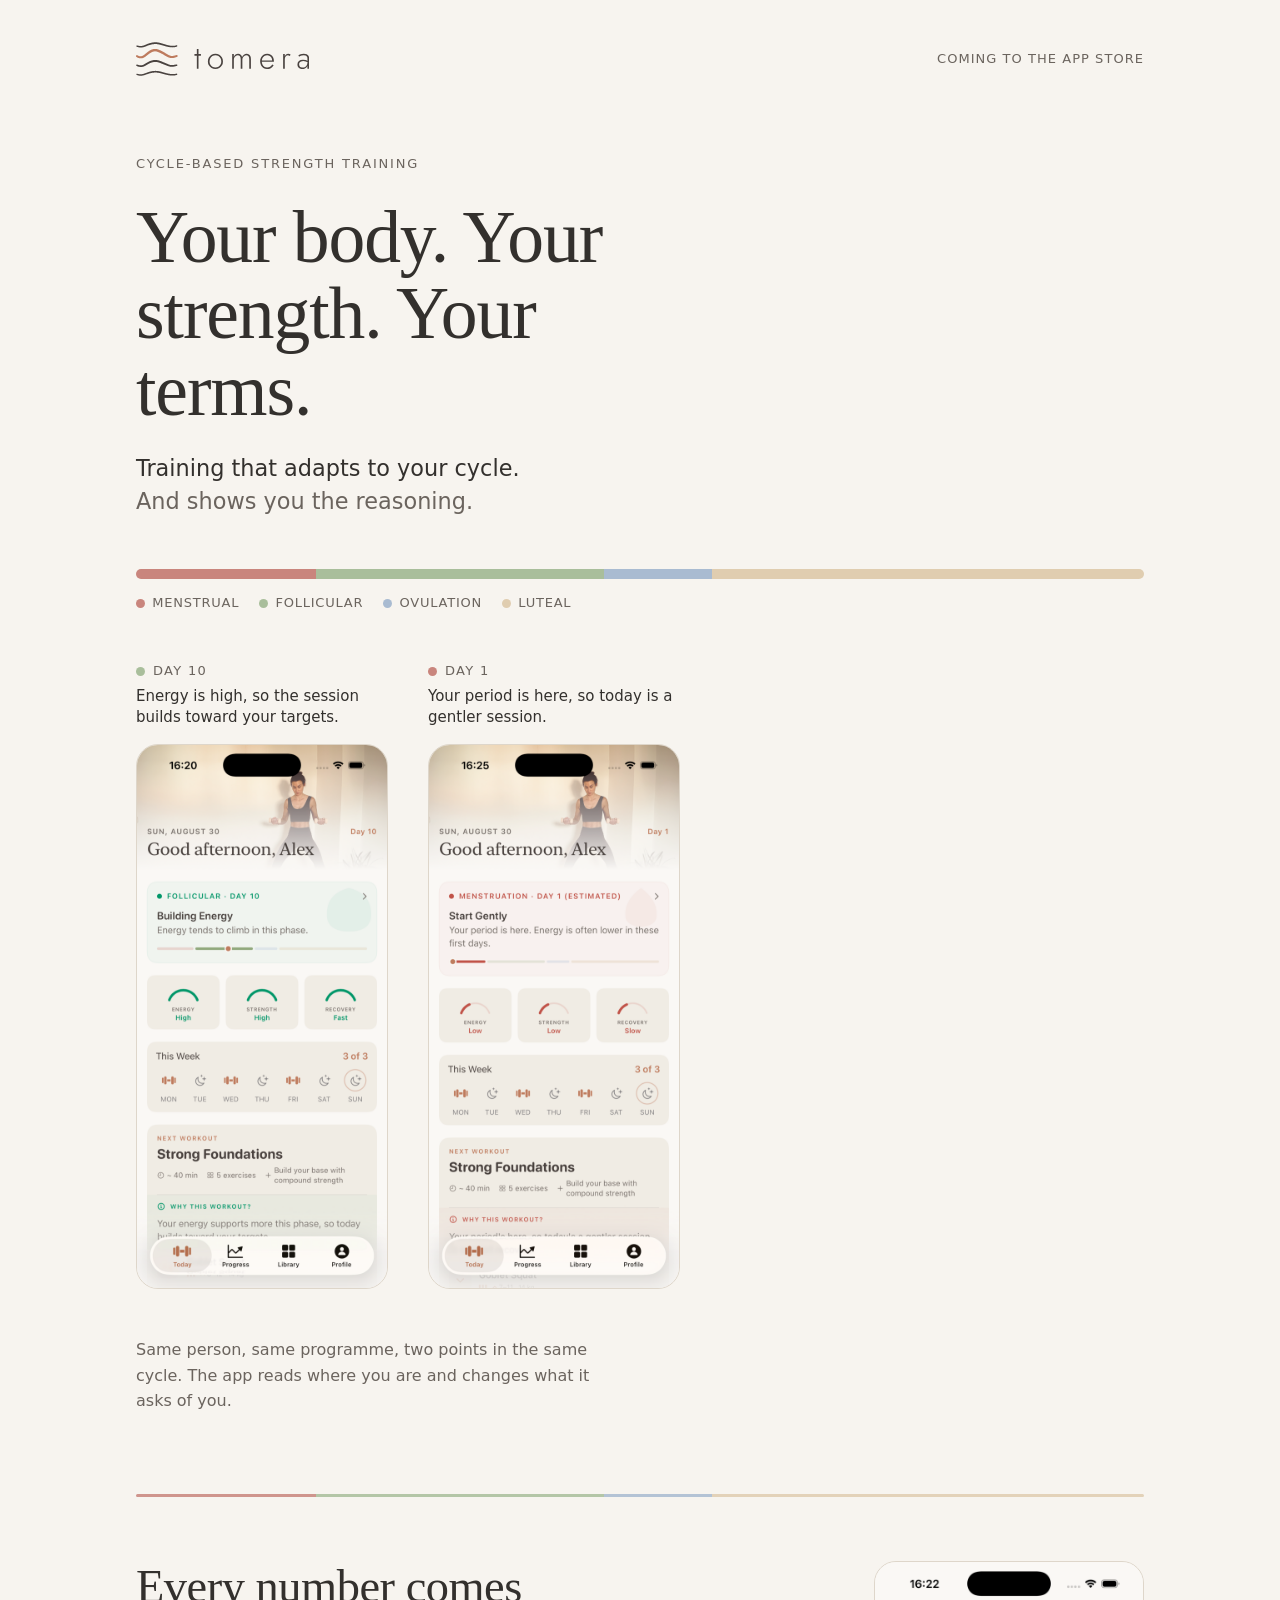
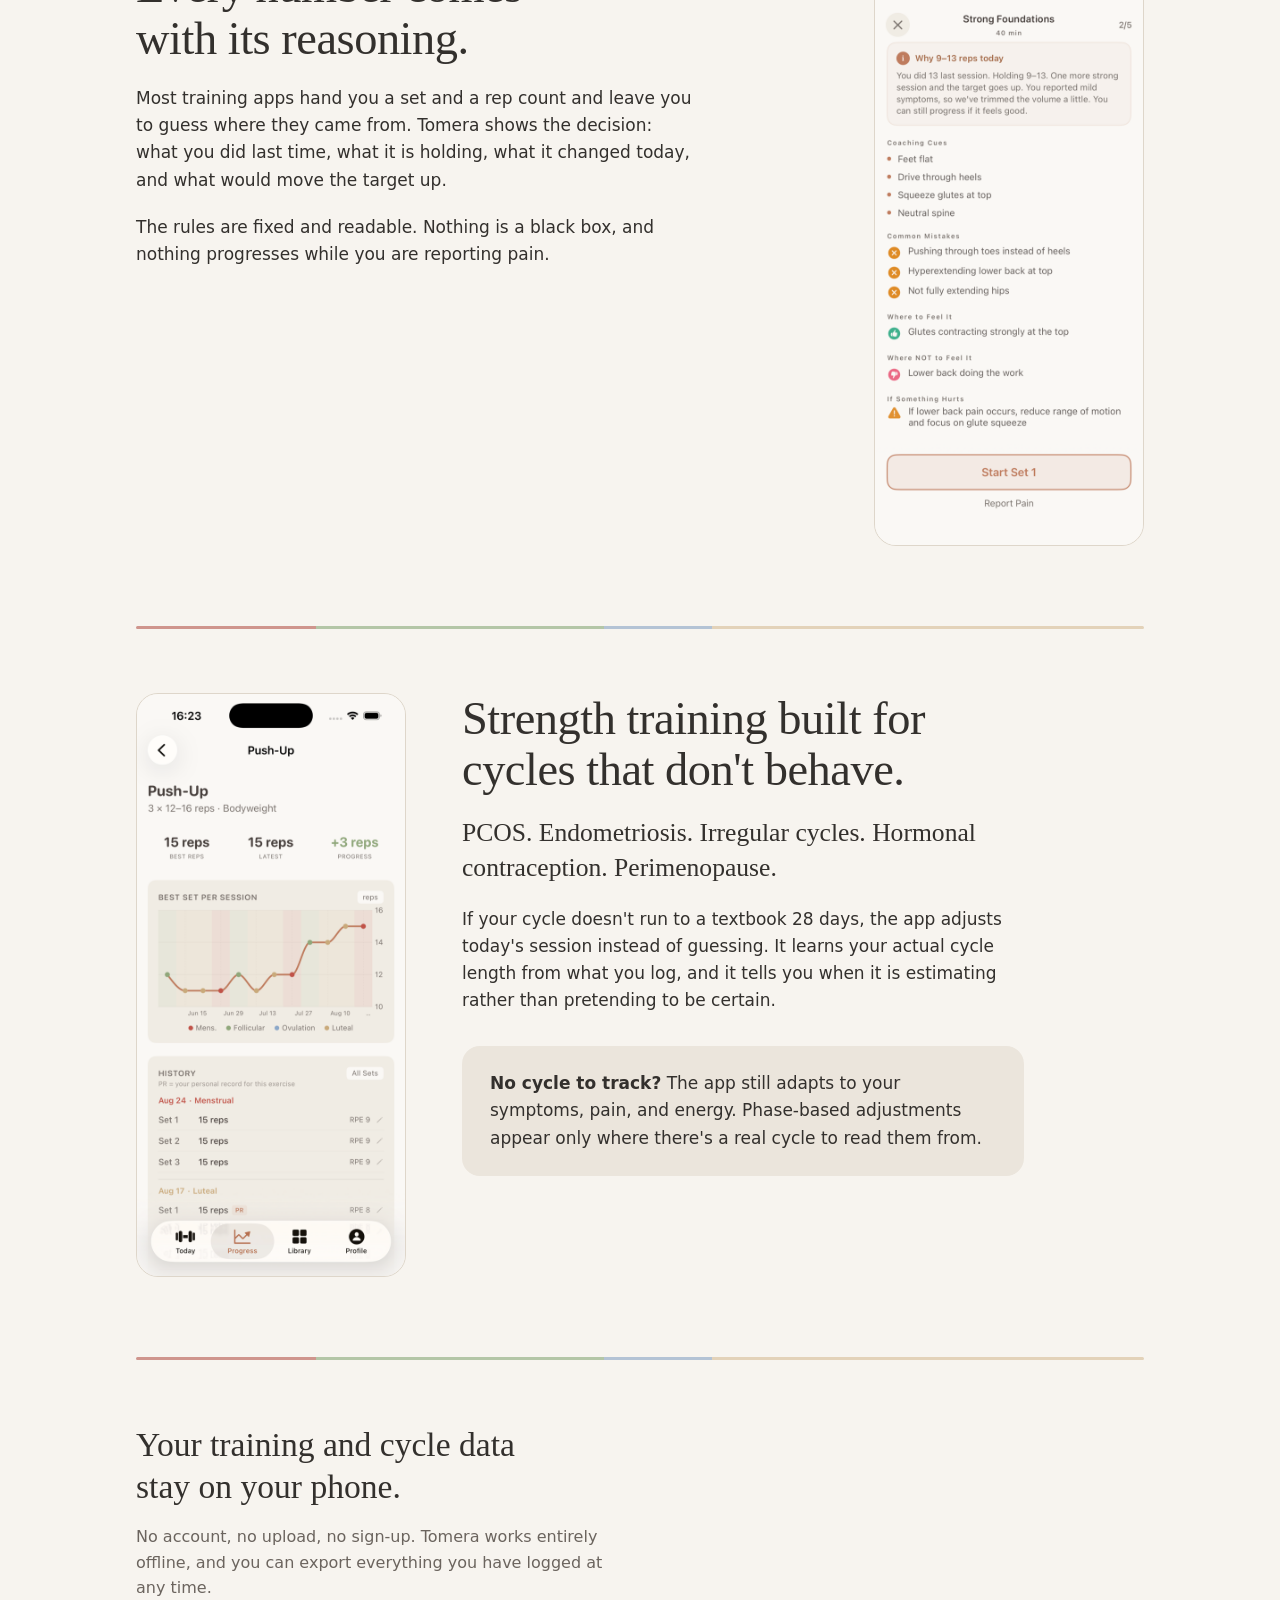
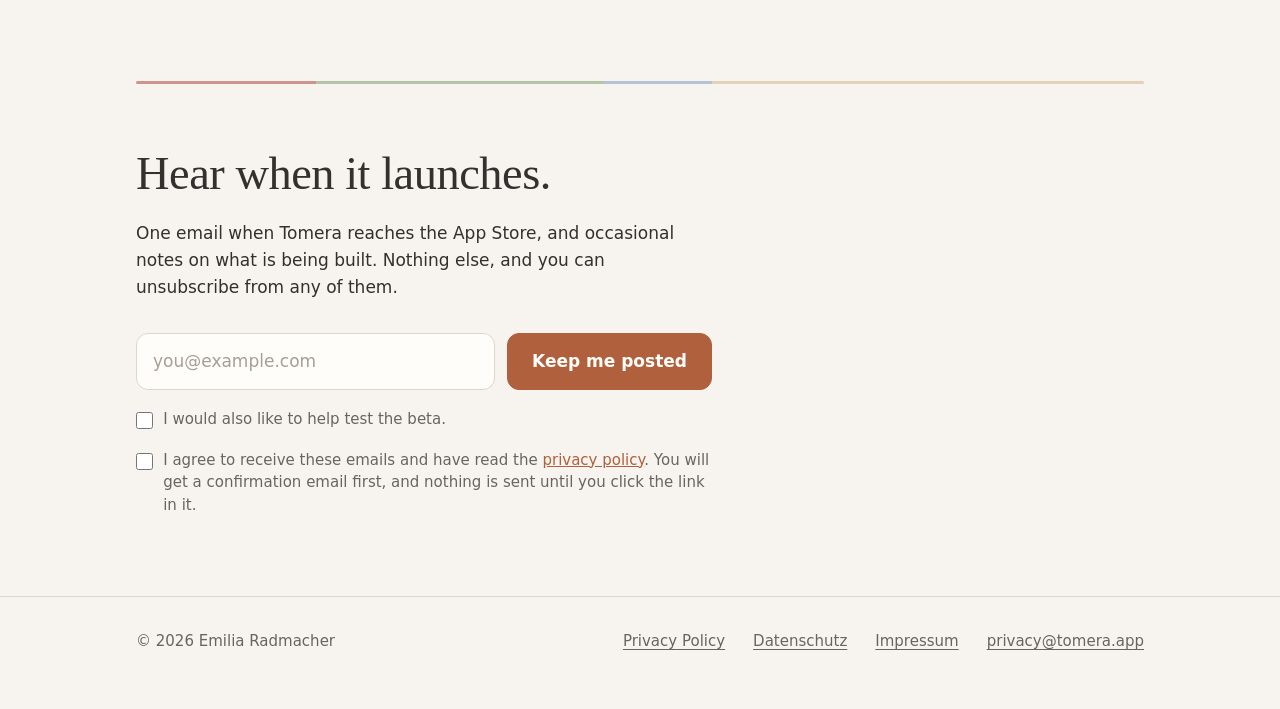
==== index.html @ 90487e1a "adjust screenshot size" ====
<!DOCTYPE html>
<html lang="en">
<head>
<meta charset="utf-8">
<meta name="viewport" content="width=device-width, initial-scale=1">
<title>Tomera · Cycle-based strength training</title>
<meta name="description" content="Strength training that adapts to your cycle and shows you the reasoning behind every set. Built for PCOS, endometriosis, irregular cycles, hormonal contraception and perimenopause. Your data stays on your phone.">
<link rel="canonical" href="https://tomera.app/">
<meta property="og:type" content="website">
<meta property="og:title" content="Tomera · Cycle-based strength training">
<meta property="og:description" content="Training that adapts to your cycle. And shows you the reasoning.">
<meta property="og:url" content="https://tomera.app/">

<style>
:root{
  --paper:#F7F4EF;
  --card:#EBE5DC;
  --ink:#33302D;
  --ink-soft:#6B645E;
  --clay:#B0603C;
  --line:#DED6CA;

  --menstrual:#C9857D;
  --follicular:#A9BE9B;
  --ovulation:#A9BBD1;
  --luteal:#E0CDB0;

  --measure:66rem;
}

*{box-sizing:border-box}

html{-webkit-text-size-adjust:100%}

body{
  margin:0;
  background:var(--paper);
  color:var(--ink);
  font-family:system-ui,-apple-system,"Segoe UI",Roboto,sans-serif;
  font-size:17px;
  line-height:1.6;
  -webkit-font-smoothing:antialiased;
}

.wrap{
  width:100%;
  max-width:var(--measure);
  margin:0 auto;
  padding:0 1.5rem;
}

a{color:var(--clay)}
a:focus-visible,
button:focus-visible{
  outline:2px solid var(--clay);
  outline-offset:3px;
  border-radius:2px;
}

/* ---------- masthead ---------- */

.masthead{
  padding:2.25rem 0 1rem;
}
.masthead .wrap{
  display:flex;
  align-items:center;
  justify-content:space-between;
  gap:1rem;
  flex-wrap:wrap;
}
.mark{display:block;height:46px;width:auto}
.status{
  font-size:.8125rem;
  letter-spacing:.08em;
  text-transform:uppercase;
  color:var(--ink-soft);
  margin:0;
}

/* ---------- hero ---------- */

.hero{padding:3.5rem 0 0}

.eyebrow{
  font-size:.8125rem;
  letter-spacing:.14em;
  text-transform:uppercase;
  color:var(--ink-soft);
  margin:0 0 1.5rem;
}

.hero h1{
  font-family:ui-serif,"New York",Georgia,serif;
  font-weight:400;
  font-size:clamp(2.6rem,7vw,4.6rem);
  line-height:1.04;
  letter-spacing:-.015em;
  margin:0 0 1.5rem;
  max-width:14ch;
}

.lede{
  font-size:clamp(1.15rem,2.2vw,1.4rem);
  line-height:1.45;
  max-width:32ch;
  margin:0 0 3.25rem;
  color:var(--ink);
}
.lede .second{display:block;color:var(--ink-soft)}

/* ---------- phase band (signature) ---------- */

.band{
  display:flex;
  height:10px;
  border-radius:999px;
  overflow:hidden;
  margin:0 0 .875rem;
}
.band span{display:block}
.band .m{flex:5;background:var(--menstrual)}
.band .f{flex:8;background:var(--follicular)}
.band .o{flex:3;background:var(--ovulation)}
.band .l{flex:12;background:var(--luteal)}

.band-key{
  display:flex;
  flex-wrap:wrap;
  gap:.4rem 1.25rem;
  margin:0 0 3rem;
  padding:0;
  list-style:none;
  font-size:.8125rem;
  letter-spacing:.06em;
  text-transform:uppercase;
  color:var(--ink-soft);
}
.band-key li{display:flex;align-items:center;gap:.45rem}
.dot{width:9px;height:9px;border-radius:999px;display:inline-block}
.dot.m{background:var(--menstrual)}
.dot.f{background:var(--follicular)}
.dot.o{background:var(--ovulation)}
.dot.l{background:var(--luteal)}

/* ---------- paired screens ---------- */

.pair{
  display:grid;
  grid-template-columns:repeat(2,minmax(0,1fr));
  gap:2.5rem;
  align-items:start;
  max-width:34rem;
  padding-bottom:1rem;
}

.screen figcaption{
  margin:0 0 1rem;
  font-size:.9375rem;
  line-height:1.4;
}
.screen .day{
  display:flex;
  align-items:center;
  gap:.5rem;
  font-size:.8125rem;
  letter-spacing:.1em;
  text-transform:uppercase;
  color:var(--ink-soft);
  margin:0 0 .35rem;
}
.screen .say{color:var(--ink)}

.shot{
  display:block;
  width:100%;
  height:auto;
  border-radius:22px;
  border:1px solid var(--line);
}

.pair-note{
  margin:2rem 0 0;
  max-width:46ch;
  color:var(--ink-soft);
  font-size:1rem;
}

/* ---------- rules and sections ---------- */

.rule{
  display:flex;
  height:3px;
  border-radius:999px;
  overflow:hidden;
  margin:5rem 0 0;
  opacity:.85;
}
.rule span{display:block}
.rule .m{flex:5;background:var(--menstrual)}
.rule .f{flex:8;background:var(--follicular)}
.rule .o{flex:3;background:var(--ovulation)}
.rule .l{flex:12;background:var(--luteal)}

.section{padding:4rem 0 0}

.section h2{
  font-family:ui-serif,"New York",Georgia,serif;
  font-weight:400;
  font-size:clamp(1.9rem,4vw,2.9rem);
  line-height:1.12;
  letter-spacing:-.01em;
  margin:0 0 1.25rem;
  max-width:20ch;
}

.section p{
  max-width:52ch;
  margin:0 0 1.25rem;
}

.split{
  display:grid;
  grid-template-columns:minmax(0,1fr) minmax(0,270px);
  gap:3.5rem;
  align-items:start;
}
.split.flip{grid-template-columns:minmax(0,270px) minmax(0,1fr)}
.split.flip .split-text{order:2}
.split.flip .split-media{order:1}

.conditions{
  font-family:ui-serif,"New York",Georgia,serif;
  font-size:clamp(1.25rem,2.6vw,1.6rem);
  line-height:1.35;
  margin:0 0 1.5rem;
  max-width:22ch;
}

.floor{
  background:var(--card);
  border-radius:18px;
  padding:1.5rem 1.75rem;
  margin:2rem 0 0;
  max-width:52ch;
}
.floor p{margin:0;max-width:none}
.floor strong{font-weight:600}

/* ---------- privacy ---------- */

.privacy{
  padding:4rem 0 0;
}
.privacy p{
  font-family:ui-serif,"New York",Georgia,serif;
  font-size:clamp(1.5rem,3.4vw,2.1rem);
  line-height:1.25;
  max-width:24ch;
  margin:0 0 1rem;
}
.privacy .sub{
  font-family:system-ui,-apple-system,"Segoe UI",Roboto,sans-serif;
  font-size:1rem;
  line-height:1.6;
  color:var(--ink-soft);
  max-width:46ch;
}

/* ---------- signup ---------- */

.visually-hidden{
  position:absolute;
  width:1px;height:1px;
  padding:0;margin:-1px;
  overflow:hidden;
  clip:rect(0 0 0 0);
  white-space:nowrap;
  border:0;
}

.signup-form{max-width:36rem;margin:2rem 0 0}

.field-row{
  display:flex;
  gap:.75rem;
  flex-wrap:wrap;
}

.field-row input[type=email]{
  flex:1 1 16rem;
  min-width:0;
  font:inherit;
  color:var(--ink);
  background:#FFFDFA;
  border:1px solid var(--line);
  border-radius:12px;
  padding:.85rem 1rem;
}
.field-row input[type=email]::placeholder{color:#A79E95}
.field-row input[type=email]:focus-visible{
  outline:2px solid var(--clay);
  outline-offset:1px;
  border-color:var(--clay);
}

.field-row button{
  font:inherit;
  font-weight:600;
  color:#FFFDFA;
  background:var(--clay);
  border:1px solid var(--clay);
  border-radius:12px;
  padding:.85rem 1.5rem;
  cursor:pointer;
}
.field-row button:hover{background:#9C5334;border-color:#9C5334}

.check{
  display:flex;
  align-items:flex-start;
  gap:.65rem;
  margin:1.15rem 0 0;
  font-size:.9375rem;
  line-height:1.5;
  color:var(--ink-soft);
  cursor:pointer;
}
.check input{
  margin:.25rem 0 0;
  width:1.05rem;
  height:1.05rem;
  accent-color:var(--clay);
  flex:none;
}
.check a{color:var(--clay)}

.trap{
  position:absolute;
  left:-9999px;
  width:1px;
  height:1px;
  overflow:hidden;
}

/* ---------- footer ---------- */

.foot{
  margin-top:5rem;
  border-top:1px solid var(--line);
  padding:2rem 0 3.5rem;
  font-size:.9375rem;
  color:var(--ink-soft);
}
.foot .wrap{
  display:flex;
  flex-wrap:wrap;
  gap:.75rem 1.75rem;
  align-items:baseline;
  justify-content:space-between;
}
.foot nav{display:flex;flex-wrap:wrap;gap:.75rem 1.75rem}
.foot a{color:var(--ink-soft);text-decoration:underline;text-underline-offset:3px}
.foot a:hover{color:var(--clay)}
.foot .copy{margin:0}

/* ---------- responsive ---------- */

@media (max-width:760px){
  .pair{gap:1.5rem}
  .split,
  .split.flip{grid-template-columns:minmax(0,1fr);gap:2rem}
  .split.flip .split-text{order:1}
  .split.flip .split-media{order:2}
  .split-media{max-width:270px}
  .hero{padding-top:2.5rem}
  .rule{margin-top:3.5rem}
  .section{padding-top:3rem}
}

@media (max-width:460px){
  .pair{grid-template-columns:minmax(0,1fr)}
  .screen + .screen{margin-top:1rem}
}

@media (prefers-reduced-motion:reduce){
  *{animation:none !important;transition:none !important}
}
</style>
</head>

<body>

<header class="masthead">
  <div class="wrap">
    <img class="mark" src="tomera_lockup_horizontal_light.svg" alt="Tomera">
    <p class="status">Coming to the App Store</p>
  </div>
</header>

<main>

  <section class="hero">
    <div class="wrap">
      <p class="eyebrow">Cycle-based strength training</p>
      <h1>Your body. Your strength. Your terms.</h1>
      <p class="lede">
        Training that adapts to your cycle.
        <span class="second">And shows you the reasoning.</span>
      </p>

      <div class="band" role="img" aria-label="A cycle shown as four phases: menstrual, follicular, ovulation, luteal.">
        <span class="m"></span><span class="f"></span><span class="o"></span><span class="l"></span>
      </div>
      <ul class="band-key">
        <li><span class="dot m"></span>Menstrual</li>
        <li><span class="dot f"></span>Follicular</li>
        <li><span class="dot o"></span>Ovulation</li>
        <li><span class="dot l"></span>Luteal</li>
      </ul>

      <div class="pair">
        <figure class="screen" style="margin:0">
          <figcaption>
            <span class="day"><span class="dot f"></span>Day 10</span>
            <span class="say">Energy is high, so the session builds toward your targets.</span>
          </figcaption>
          <img class="shot" src="today-follicular.png" alt="The Tomera home screen on day 10, showing the follicular phase, high energy, and a full session planned.">
        </figure>

        <figure class="screen" style="margin:0">
          <figcaption>
            <span class="day"><span class="dot m"></span>Day 1</span>
            <span class="say">Your period is here, so today is a gentler session.</span>
          </figcaption>
          <img class="shot" src="today-menstrual.png" alt="The Tomera home screen on day 1, showing menstruation, lower energy, and a gentler session planned.">
        </figure>
      </div>

      <p class="pair-note">
        Same person, same programme, two points in the same cycle. The app reads
        where you are and changes what it asks of you.
      </p>
    </div>
  </section>

  <div class="wrap">
    <div class="rule"><span class="m"></span><span class="f"></span><span class="o"></span><span class="l"></span></div>
  </div>

  <section class="section">
    <div class="wrap">
      <div class="split">
        <div class="split-text">
          <h2>Every number comes with its reasoning.</h2>
          <p>
            Most training apps hand you a set and a rep count and leave you to
            guess where they came from. Tomera shows the decision: what you did
            last time, what it is holding, what it changed today, and what would
            move the target up.
          </p>
          <p>
            The rules are fixed and readable. Nothing is a black box, and nothing
            progresses while you are reporting pain.
          </p>
        </div>
        <div class="split-media">
          <img class="shot" src="reasoning.png" alt="An exercise screen explaining why today's target is 9 to 13 reps, with coaching cues, common mistakes, and what to do if something hurts.">
        </div>
      </div>
    </div>
  </section>

  <div class="wrap">
    <div class="rule"><span class="m"></span><span class="f"></span><span class="o"></span><span class="l"></span></div>
  </div>

  <section class="section">
    <div class="wrap">
      <div class="split flip">
        <div class="split-text">
          <h2>Strength training built for cycles that don't behave.</h2>
          <p class="conditions">
            PCOS. Endometriosis. Irregular cycles. Hormonal contraception.
            Perimenopause.
          </p>
          <p>
            If your cycle doesn't run to a textbook 28 days, the app adjusts
            today's session instead of guessing. It learns your actual cycle
            length from what you log, and it tells you when it is estimating
            rather than pretending to be certain.
          </p>

          <div class="floor">
            <p>
              <strong>No cycle to track?</strong> The app still adapts to your
              symptoms, pain, and energy. Phase-based adjustments appear only
              where there's a real cycle to read them from.
            </p>
          </div>
        </div>
        <div class="split-media">
          <img class="shot" src="progression.png" alt="A per-exercise progress chart showing reps climbing over three months, with each session coloured by the cycle phase it fell in.">
        </div>
      </div>
    </div>
  </section>

  <div class="wrap">
    <div class="rule"><span class="m"></span><span class="f"></span><span class="o"></span><span class="l"></span></div>
  </div>

  <section class="privacy">
    <div class="wrap">
      <p>Your training and cycle data stay on your phone.</p>
      <p class="sub">
        No account, no upload, no sign-up. Tomera works entirely offline, and you
        can export everything you have logged at any time.
      </p>
    </div>
  </section>

  <div class="wrap">
    <div class="rule"><span class="m"></span><span class="f"></span><span class="o"></span><span class="l"></span></div>
  </div>

  <section class="section signup">
    <div class="wrap">
      <h2>Hear when it launches.</h2>
      <p>
        One email when Tomera reaches the App Store, and occasional notes on what
        is being built. Nothing else, and you can unsubscribe from any of them.
      </p>

      <form class="signup-form" method="POST" action="https://997e5c6c.sibforms.com/serve/[base64]">
        <div class="field-row">
          <label class="visually-hidden" for="EMAIL">Email address</label>
          <input
            id="EMAIL"
            type="email"
            name="EMAIL"
            required
            autocomplete="email"
            placeholder="you@example.com">
          <button type="submit">Keep me posted</button>
        </div>

        <label class="check">
          <input type="checkbox" id="BETA" name="BETA" value="1">
          <span>I would also like to help test the beta.</span>
        </label>

        <label class="check">
          <input type="checkbox" required>
          <span>
            I agree to receive these emails and have read the
            <a href="/privacy.html">privacy policy</a>. You will get a confirmation
            email first, and nothing is sent until you click the link in it.
          </span>
        </label>

        <!-- Anti-spam honeypot. Hidden from people, filled in by bots. Do not remove. -->
        <div class="trap" aria-hidden="true">
          <input type="text" name="email_address_check" value="" tabindex="-1" autocomplete="off">
        </div>

        <input type="hidden" name="locale" value="en">
        <input type="hidden" name="html_type" value="simple">
      </form>
    </div>
  </section>

</main>

<footer class="foot">
  <div class="wrap">
    <p class="copy">&copy; 2026 Emilia Radmacher</p>
    <nav>
      <a href="/privacy.html">Privacy Policy</a>
      <a href="/datenschutz.html">Datenschutz</a>
      <a href="/impressum.html">Impressum</a>
      <a href="mailto:privacy@tomera.app">privacy@tomera.app</a>
    </nav>
  </div>
</footer>

</body>
</html>
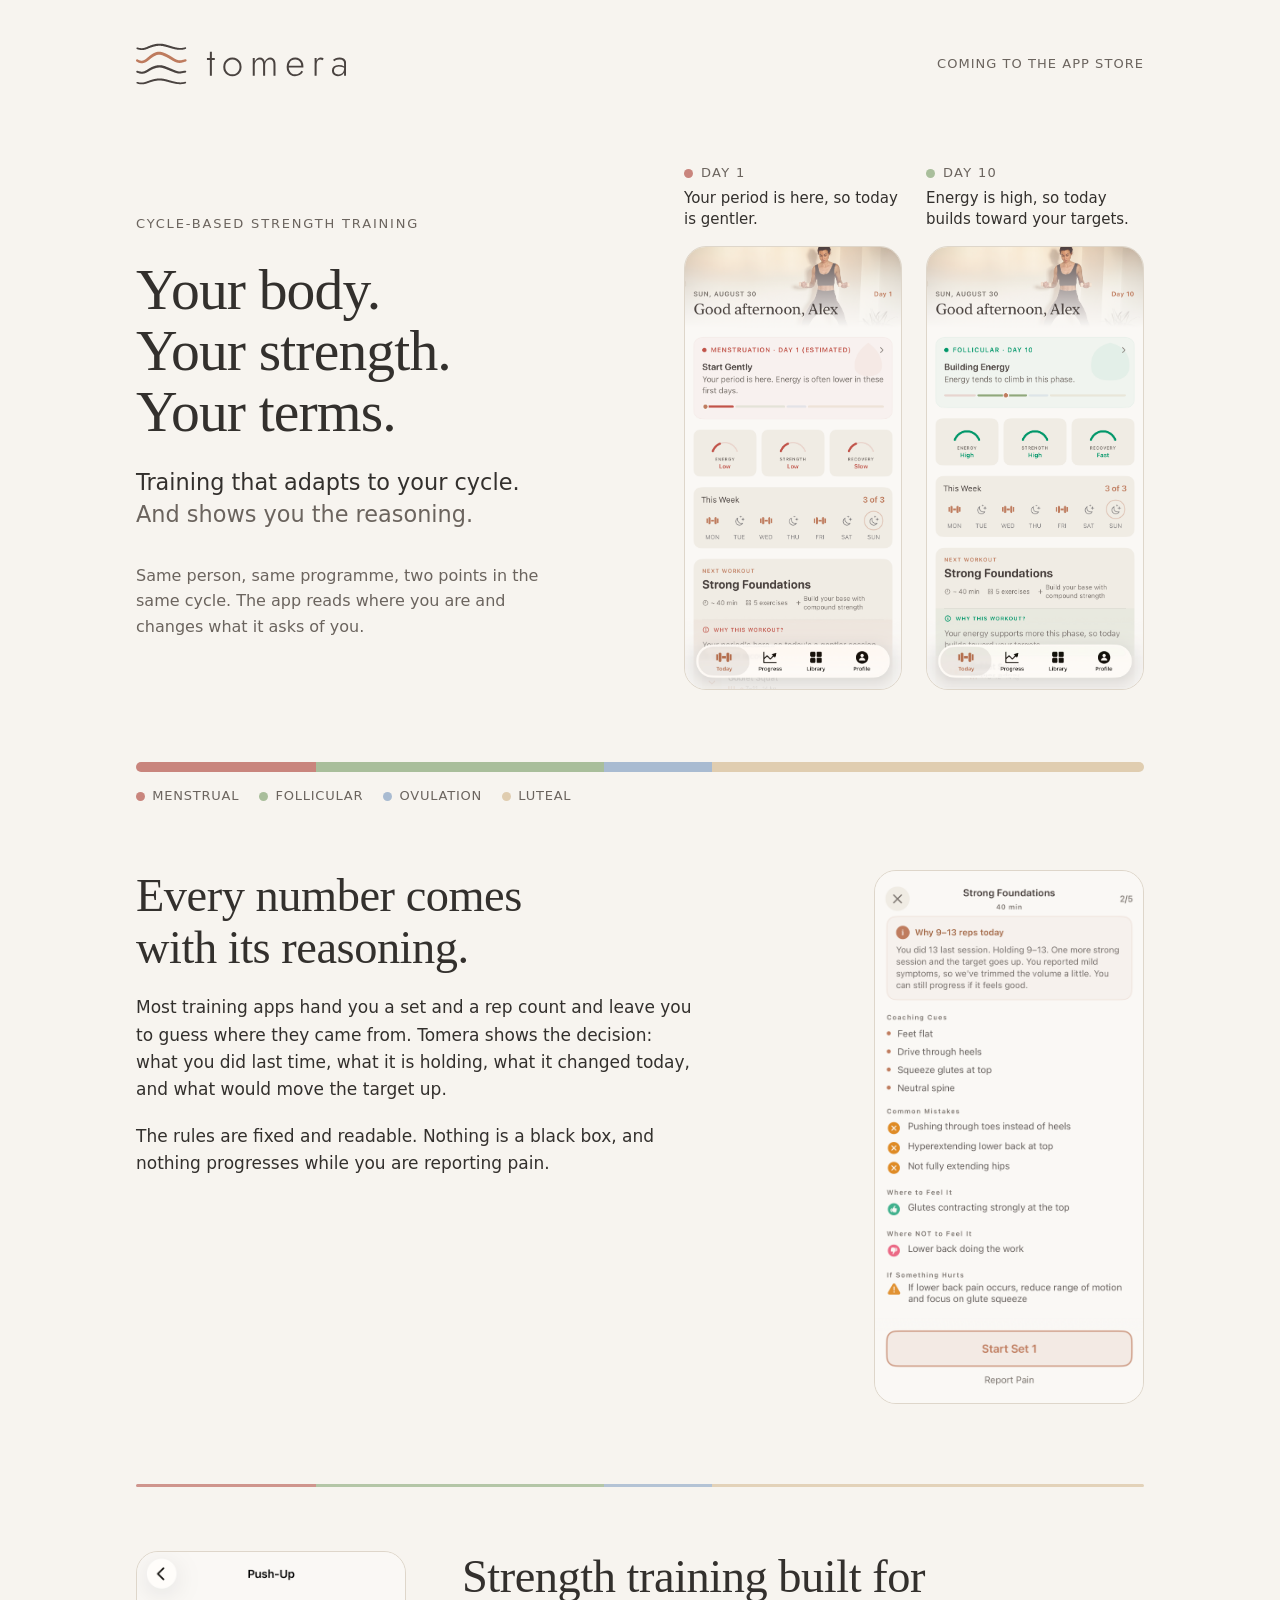
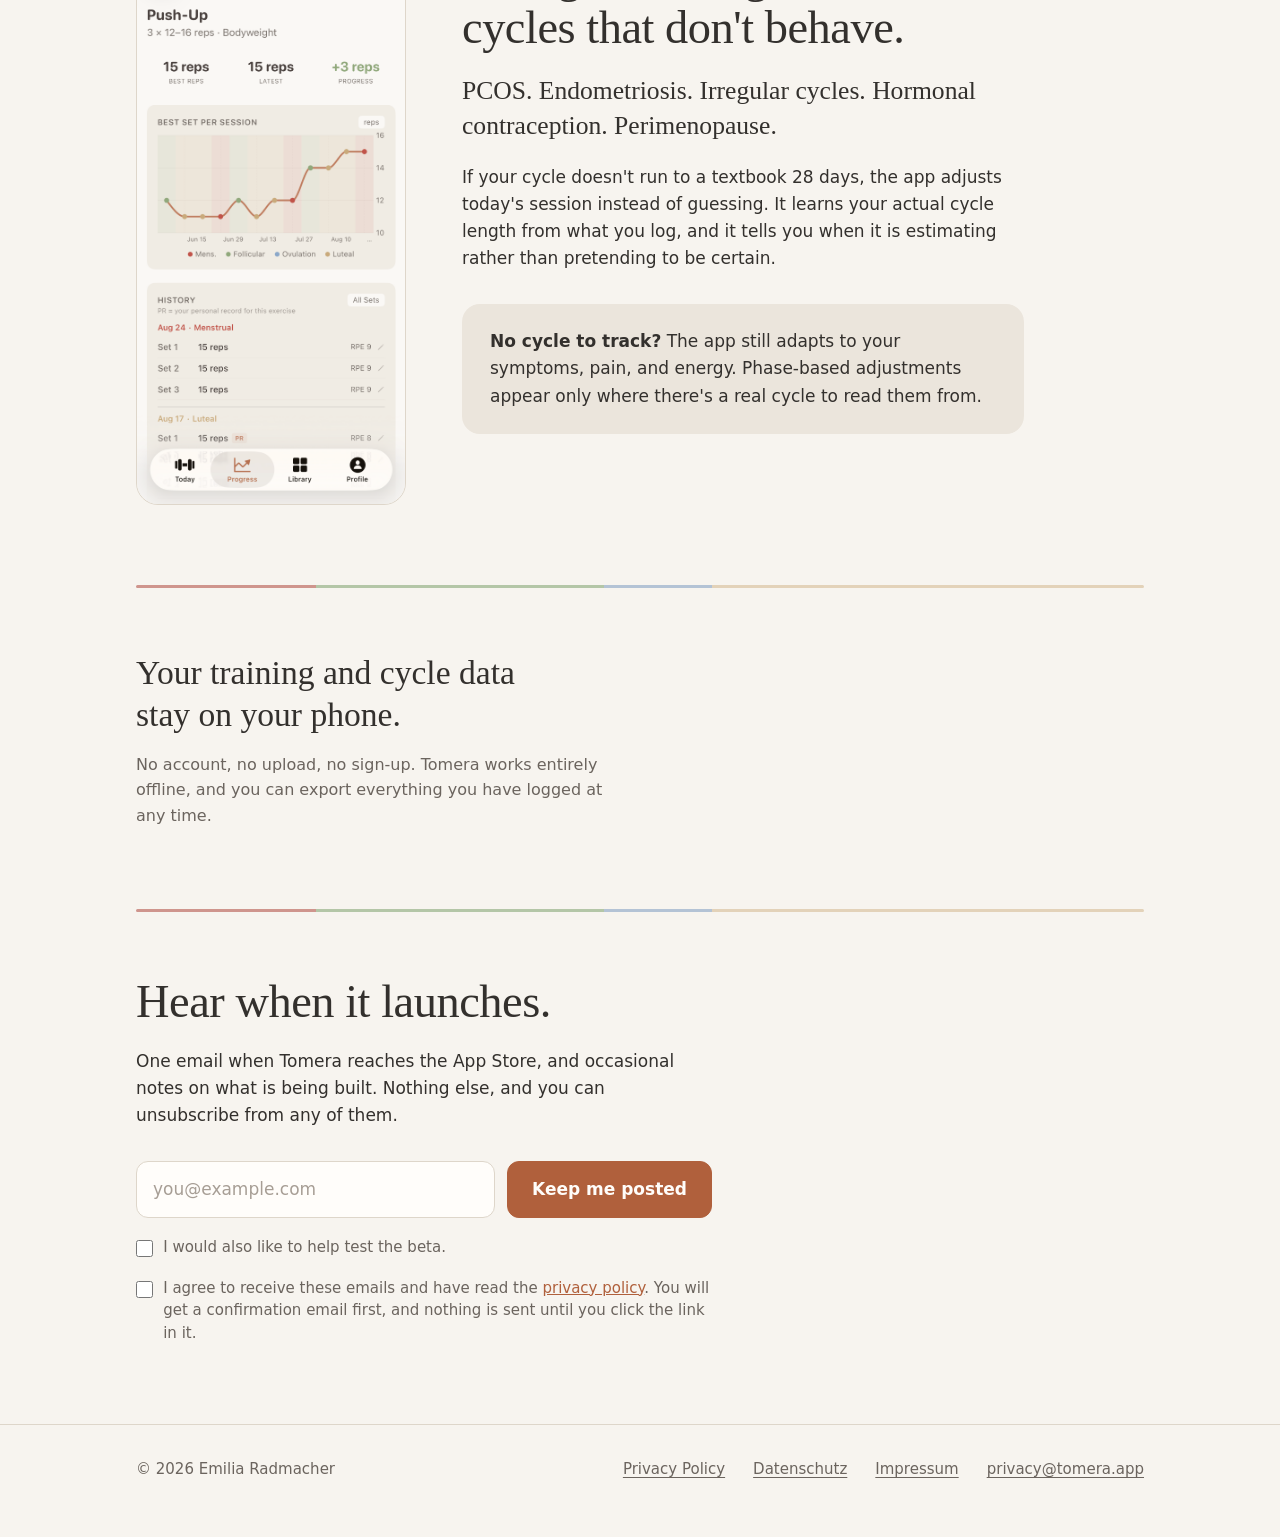
==== commit 13a3649b: "Update privacy policy EN/DE and imprint style; rearrange screenshot placement on main page" ====
--- a/index.html
+++ b/index.html
@@ -69,7 +69,7 @@
   gap:1rem;
   flex-wrap:wrap;
 }
-.mark{display:block;height:46px;width:auto}
+.mark{display:block;height:56px;width:auto}
 .status{
   font-size:.8125rem;
   letter-spacing:.08em;
@@ -90,21 +90,28 @@
   margin:0 0 1.5rem;
 }
 
+.hero-grid{
+  display:grid;
+  grid-template-columns:minmax(0,1fr) minmax(0,460px);
+  gap:4rem;
+  align-items:center;
+}
+
 .hero h1{
   font-family:ui-serif,"New York",Georgia,serif;
   font-weight:400;
-  font-size:clamp(2.6rem,7vw,4.6rem);
-  line-height:1.04;
+  font-size:clamp(2.3rem,5vw,3.6rem);
+  line-height:1.06;
   letter-spacing:-.015em;
   margin:0 0 1.5rem;
-  max-width:14ch;
+  max-width:12ch;
 }
 
 .lede{
   font-size:clamp(1.15rem,2.2vw,1.4rem);
   line-height:1.45;
   max-width:32ch;
-  margin:0 0 3.25rem;
+  margin:0 0 2rem;
   color:var(--ink);
 }
 .lede .second{display:block;color:var(--ink-soft)}
@@ -116,7 +123,7 @@
   height:10px;
   border-radius:999px;
   overflow:hidden;
-  margin:0 0 .875rem;
+  margin:4.5rem 0 .875rem;
 }
 .band span{display:block}
 .band .m{flex:5;background:var(--menstrual)}
@@ -128,7 +135,7 @@
   display:flex;
   flex-wrap:wrap;
   gap:.4rem 1.25rem;
-  margin:0 0 3rem;
+  margin:0;
   padding:0;
   list-style:none;
   font-size:.8125rem;
@@ -148,10 +155,8 @@
 .pair{
   display:grid;
   grid-template-columns:repeat(2,minmax(0,1fr));
-  gap:2.5rem;
+  gap:1.5rem;
   align-items:start;
-  max-width:34rem;
-  padding-bottom:1rem;
 }
 
 .screen figcaption{
@@ -180,8 +185,8 @@
 }
 
 .pair-note{
-  margin:2rem 0 0;
-  max-width:46ch;
+  margin:0;
+  max-width:40ch;
   color:var(--ink-soft);
   font-size:1rem;
 }
@@ -374,13 +379,14 @@
   .split.flip .split-media{order:2}
   .split-media{max-width:270px}
   .hero{padding-top:2.5rem}
+  .hero-grid{grid-template-columns:minmax(0,1fr);gap:2.5rem}
+  .band{margin-top:3rem}
   .rule{margin-top:3.5rem}
   .section{padding-top:3rem}
 }
 
-@media (max-width:460px){
-  .pair{grid-template-columns:minmax(0,1fr)}
-  .screen + .screen{margin-top:1rem}
+@media (max-width:420px){
+  .pair{grid-template-columns:minmax(0,1fr);gap:2rem;max-width:16rem}
 }
 
 @media (prefers-reduced-motion:reduce){
@@ -402,12 +408,40 @@
 
   <section class="hero">
     <div class="wrap">
-      <p class="eyebrow">Cycle-based strength training</p>
-      <h1>Your body. Your strength. Your terms.</h1>
-      <p class="lede">
-        Training that adapts to your cycle.
-        <span class="second">And shows you the reasoning.</span>
-      </p>
+      <div class="hero-grid">
+
+        <div class="hero-text">
+          <p class="eyebrow">Cycle-based strength training</p>
+          <h1>Your body. Your strength. Your terms.</h1>
+          <p class="lede">
+            Training that adapts to your cycle.
+            <span class="second">And shows you the reasoning.</span>
+          </p>
+          <p class="pair-note">
+            Same person, same programme, two points in the same cycle. The app
+            reads where you are and changes what it asks of you.
+          </p>
+        </div>
+
+        <div class="pair">
+          <figure class="screen" style="margin:0">
+            <figcaption>
+              <span class="day"><span class="dot m"></span>Day 1</span>
+              <span class="say">Your period is here, so today is gentler.</span>
+            </figcaption>
+            <img class="shot" src="today-menstrual.png" alt="The Tomera home screen on day 1, showing menstruation, lower energy, and a gentler session planned.">
+          </figure>
+
+          <figure class="screen" style="margin:0">
+            <figcaption>
+              <span class="day"><span class="dot f"></span>Day 10</span>
+              <span class="say">Energy is high, so today builds toward your targets.</span>
+            </figcaption>
+            <img class="shot" src="today-follicular.png" alt="The Tomera home screen on day 10, showing the follicular phase, high energy, and a full session planned.">
+          </figure>
+        </div>
+
+      </div>
 
       <div class="band" role="img" aria-label="A cycle shown as four phases: menstrual, follicular, ovulation, luteal.">
         <span class="m"></span><span class="f"></span><span class="o"></span><span class="l"></span>
@@ -418,35 +452,8 @@
         <li><span class="dot o"></span>Ovulation</li>
         <li><span class="dot l"></span>Luteal</li>
       </ul>
-
-      <div class="pair">
-        <figure class="screen" style="margin:0">
-          <figcaption>
-            <span class="day"><span class="dot f"></span>Day 10</span>
-            <span class="say">Energy is high, so the session builds toward your targets.</span>
-          </figcaption>
-          <img class="shot" src="today-follicular.png" alt="The Tomera home screen on day 10, showing the follicular phase, high energy, and a full session planned.">
-        </figure>
-
-        <figure class="screen" style="margin:0">
-          <figcaption>
-            <span class="day"><span class="dot m"></span>Day 1</span>
-            <span class="say">Your period is here, so today is a gentler session.</span>
-          </figcaption>
-          <img class="shot" src="today-menstrual.png" alt="The Tomera home screen on day 1, showing menstruation, lower energy, and a gentler session planned.">
-        </figure>
-      </div>
-
-      <p class="pair-note">
-        Same person, same programme, two points in the same cycle. The app reads
-        where you are and changes what it asks of you.
-      </p>
     </div>
   </section>
-
-  <div class="wrap">
-    <div class="rule"><span class="m"></span><span class="f"></span><span class="o"></span><span class="l"></span></div>
-  </div>
 
   <section class="section">
     <div class="wrap">
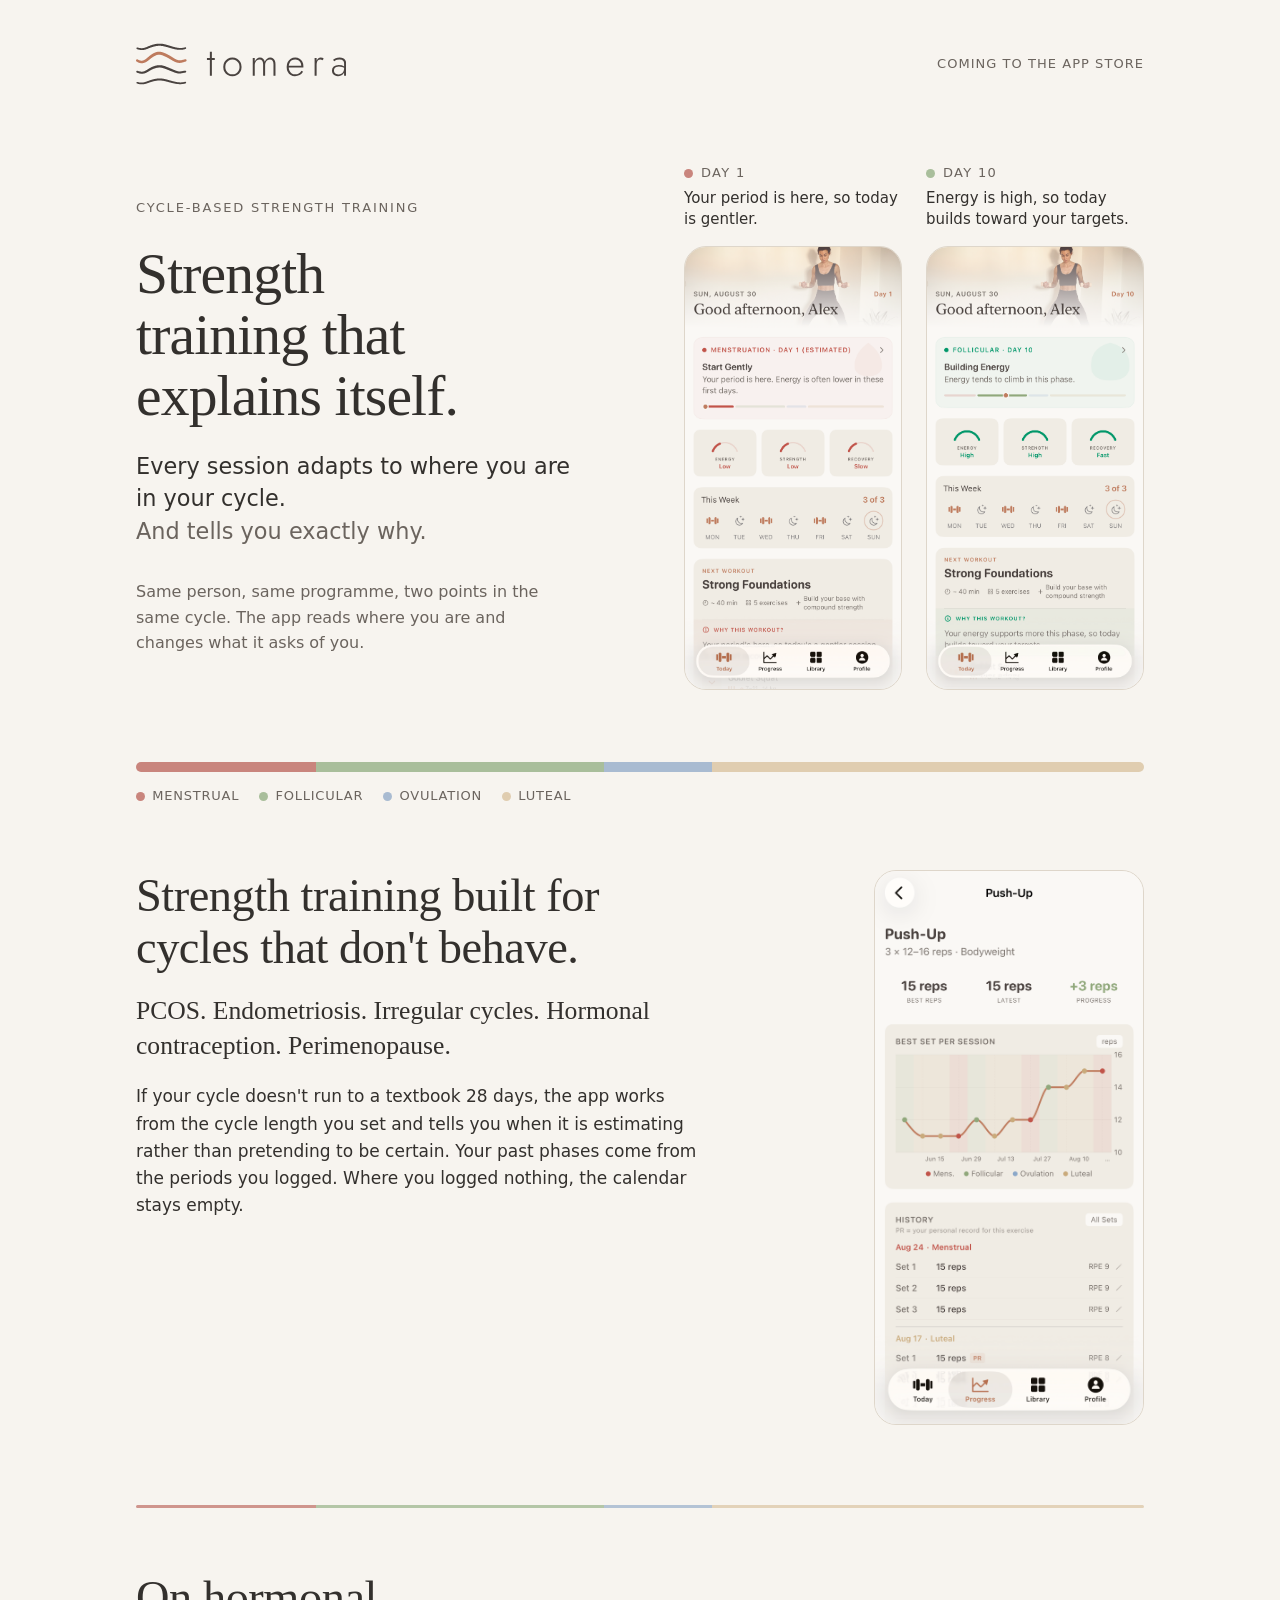
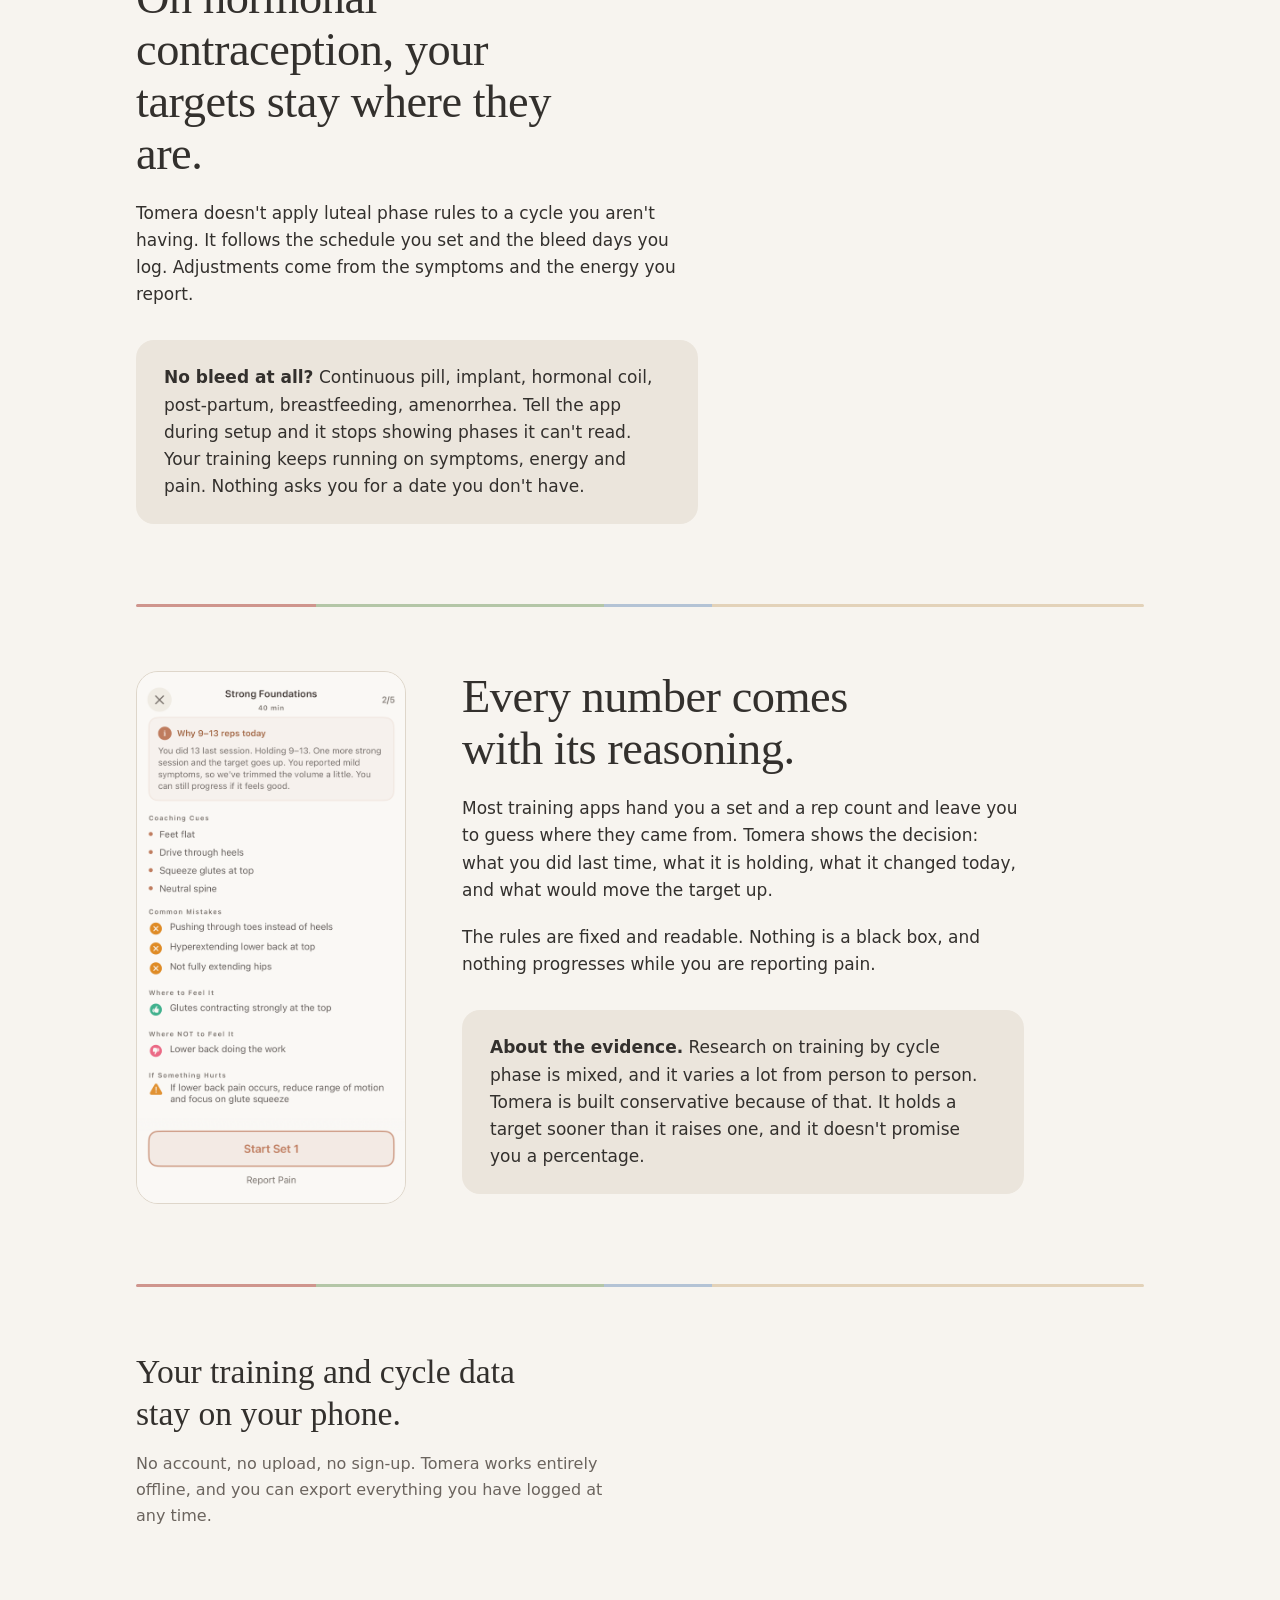
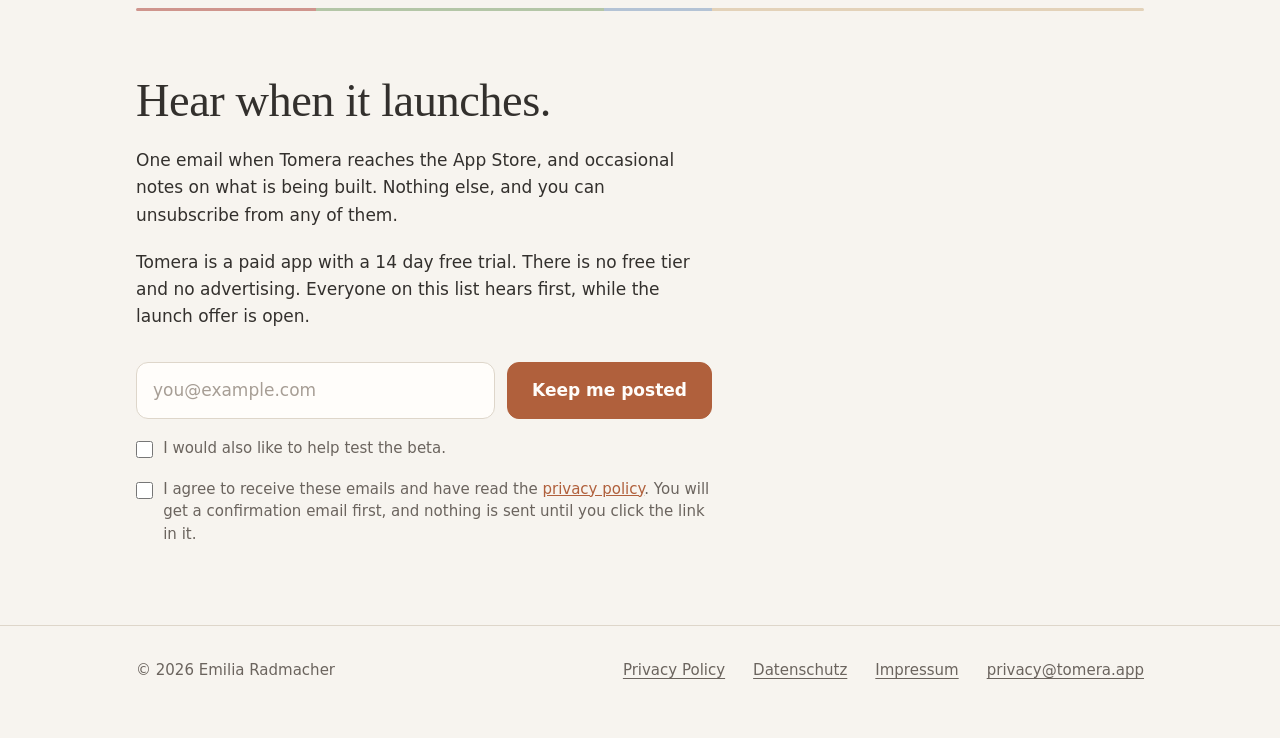
==== commit d690b3a1: "correct cycle length claim, rework homepage copy and order" ====
--- a/index.html
+++ b/index.html
@@ -10,6 +10,14 @@
 <meta property="og:title" content="Tomera · Cycle-based strength training">
 <meta property="og:description" content="Training that adapts to your cycle. And shows you the reasoning.">
 <meta property="og:url" content="https://tomera.app/">
+<meta property="og:image" content="https://tomera.app/og-image.png">
+<meta property="og:image:width" content="1200">
+<meta property="og:image:height" content="630">
+<meta property="og:image:alt" content="The Tomera home screen on two different days of the same cycle, one gentler, one building.">
+<meta property="og:site_name" content="Tomera">
+<meta name="twitter:card" content="summary_large_image">
+<link rel="icon" href="/icon.png" type="image/png">
+<link rel="apple-touch-icon" href="/icon.png">
 
 <style>
 :root{
@@ -412,10 +420,10 @@
 
         <div class="hero-text">
           <p class="eyebrow">Cycle-based strength training</p>
-          <h1>Your body. Your strength. Your terms.</h1>
+          <h1>Strength training that explains itself.</h1>
           <p class="lede">
-            Training that adapts to your cycle.
-            <span class="second">And shows you the reasoning.</span>
+            Every session adapts to where you are in your cycle.
+            <span class="second">And tells you exactly why.</span>
           </p>
           <p class="pair-note">
             Same person, same programme, two points in the same cycle. The app
@@ -458,6 +466,57 @@
   <section class="section">
     <div class="wrap">
       <div class="split">
+        <div class="split-text">
+          <h2>Strength training built for cycles that don't behave.</h2>
+          <p class="conditions">
+            PCOS. Endometriosis. Irregular cycles. Hormonal contraception.
+            Perimenopause.
+          </p>
+          <p>
+            If your cycle doesn't run to a textbook 28 days, the app works from
+            the cycle length you set and tells you when it is estimating rather
+            than pretending to be certain. Your past phases come from the periods
+            you logged. Where you logged nothing, the calendar stays empty.
+          </p>
+        </div>
+        <div class="split-media">
+          <img class="shot" src="progression.png" alt="A per-exercise progress chart showing reps climbing over three months, with each session coloured by the cycle phase it fell in.">
+        </div>
+      </div>
+    </div>
+  </section>
+
+  <div class="wrap">
+    <div class="rule"><span class="m"></span><span class="f"></span><span class="o"></span><span class="l"></span></div>
+  </div>
+
+  <section class="section">
+    <div class="wrap">
+      <h2>On hormonal contraception, your targets stay where they are.</h2>
+      <p>
+        Tomera doesn't apply luteal phase rules to a cycle you aren't having. It
+        follows the schedule you set and the bleed days you log. Adjustments come
+        from the symptoms and the energy you report.
+      </p>
+
+      <div class="floor">
+        <p>
+          <strong>No bleed at all?</strong> Continuous pill, implant, hormonal
+          coil, post-partum, breastfeeding, amenorrhea. Tell the app during setup and
+          it stops showing phases it can't read. Your training keeps running on
+          symptoms, energy and pain. Nothing asks you for a date you don't have.
+        </p>
+      </div>
+    </div>
+  </section>
+
+  <div class="wrap">
+    <div class="rule"><span class="m"></span><span class="f"></span><span class="o"></span><span class="l"></span></div>
+  </div>
+
+  <section class="section">
+    <div class="wrap">
+      <div class="split flip">
         <div class="split-text">
           <h2>Every number comes with its reasoning.</h2>
           <p>
@@ -470,44 +529,18 @@
             The rules are fixed and readable. Nothing is a black box, and nothing
             progresses while you are reporting pain.
           </p>
+
+          <div class="floor">
+            <p>
+              <strong>About the evidence.</strong> Research on training by cycle
+              phase is mixed, and it varies a lot from person to person. Tomera
+              is built conservative because of that. It holds a target sooner
+              than it raises one, and it doesn't promise you a percentage.
+            </p>
+          </div>
         </div>
         <div class="split-media">
           <img class="shot" src="reasoning.png" alt="An exercise screen explaining why today's target is 9 to 13 reps, with coaching cues, common mistakes, and what to do if something hurts.">
-        </div>
-      </div>
-    </div>
-  </section>
-
-  <div class="wrap">
-    <div class="rule"><span class="m"></span><span class="f"></span><span class="o"></span><span class="l"></span></div>
-  </div>
-
-  <section class="section">
-    <div class="wrap">
-      <div class="split flip">
-        <div class="split-text">
-          <h2>Strength training built for cycles that don't behave.</h2>
-          <p class="conditions">
-            PCOS. Endometriosis. Irregular cycles. Hormonal contraception.
-            Perimenopause.
-          </p>
-          <p>
-            If your cycle doesn't run to a textbook 28 days, the app adjusts
-            today's session instead of guessing. It learns your actual cycle
-            length from what you log, and it tells you when it is estimating
-            rather than pretending to be certain.
-          </p>
-
-          <div class="floor">
-            <p>
-              <strong>No cycle to track?</strong> The app still adapts to your
-              symptoms, pain, and energy. Phase-based adjustments appear only
-              where there's a real cycle to read them from.
-            </p>
-          </div>
-        </div>
-        <div class="split-media">
-          <img class="shot" src="progression.png" alt="A per-exercise progress chart showing reps climbing over three months, with each session coloured by the cycle phase it fell in.">
         </div>
       </div>
     </div>
@@ -537,6 +570,11 @@
       <p>
         One email when Tomera reaches the App Store, and occasional notes on what
         is being built. Nothing else, and you can unsubscribe from any of them.
+      </p>
+      <p>
+        Tomera is a paid app with a 14 day free trial. There is no free tier and
+        no advertising. Everyone on this list hears first, while the launch offer
+        is open.
       </p>
 
       <form class="signup-form" method="POST" action="https://997e5c6c.sibforms.com/serve/[base64]">
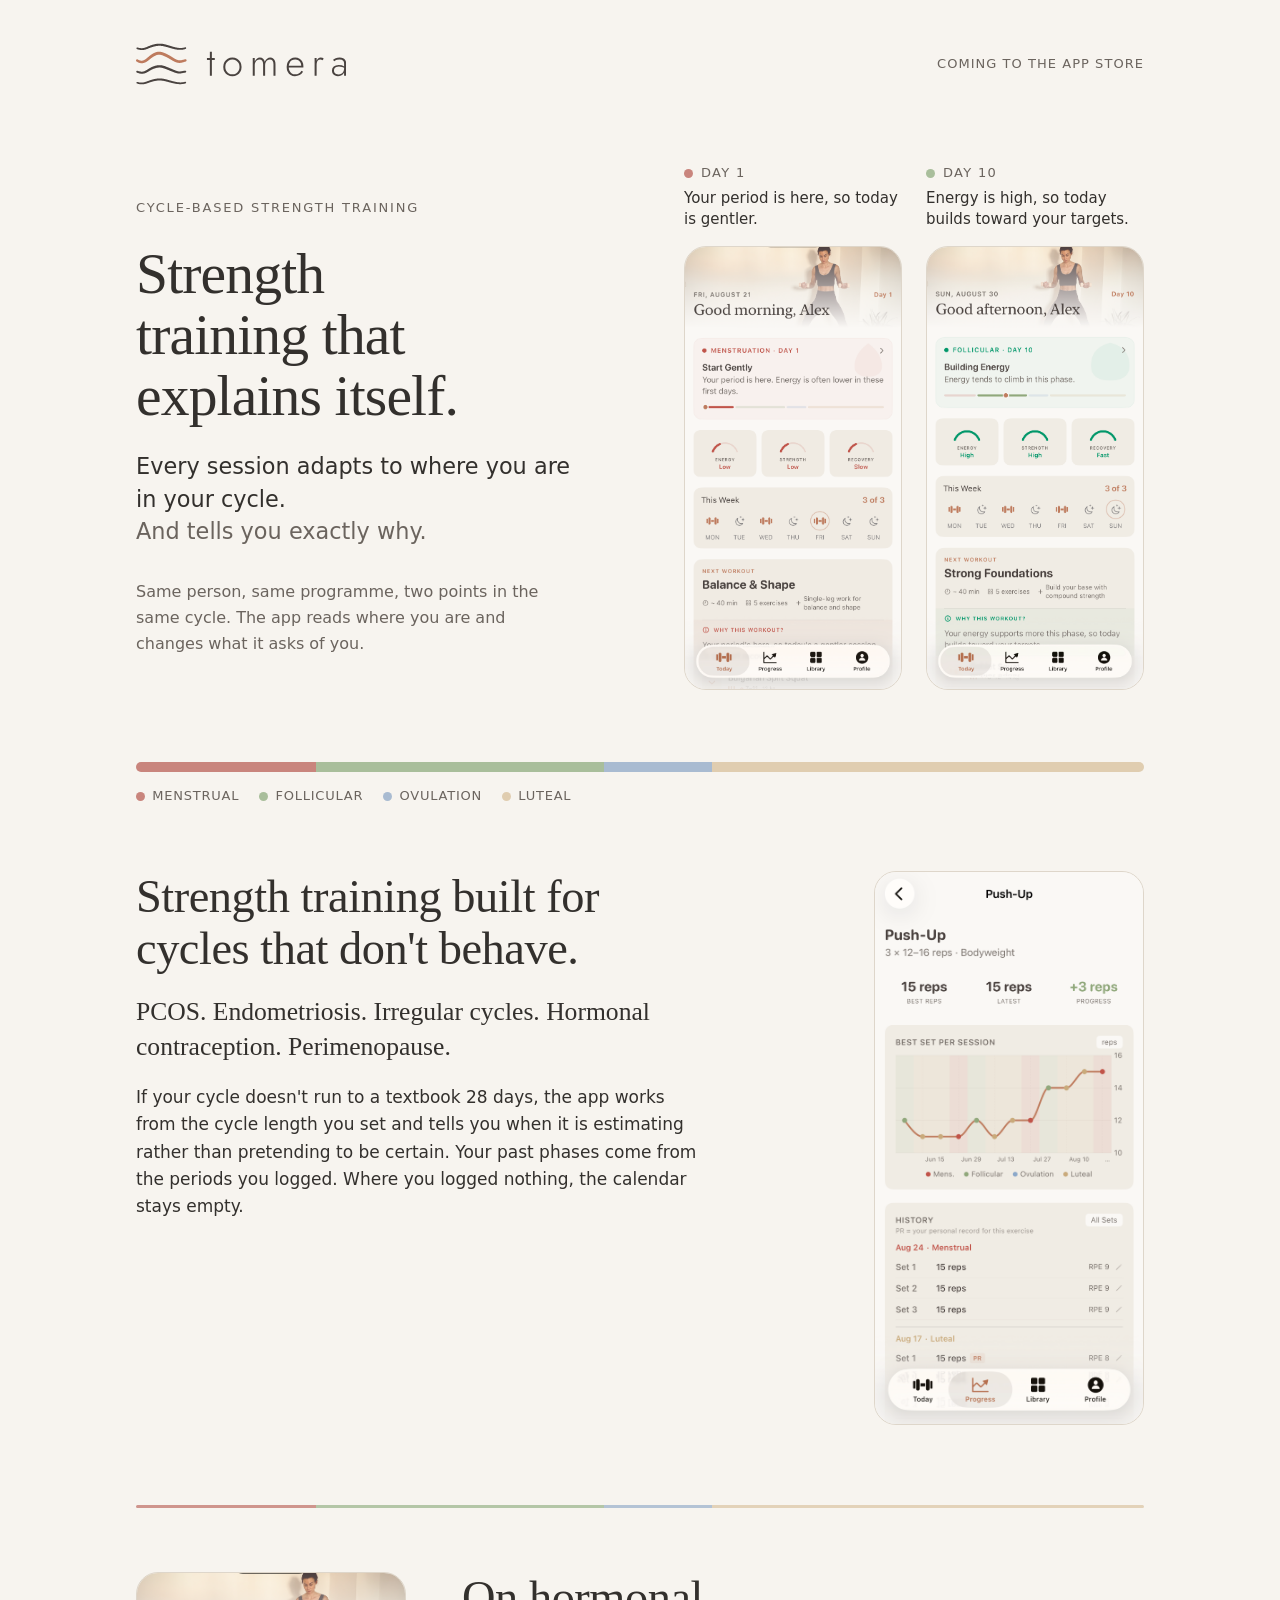
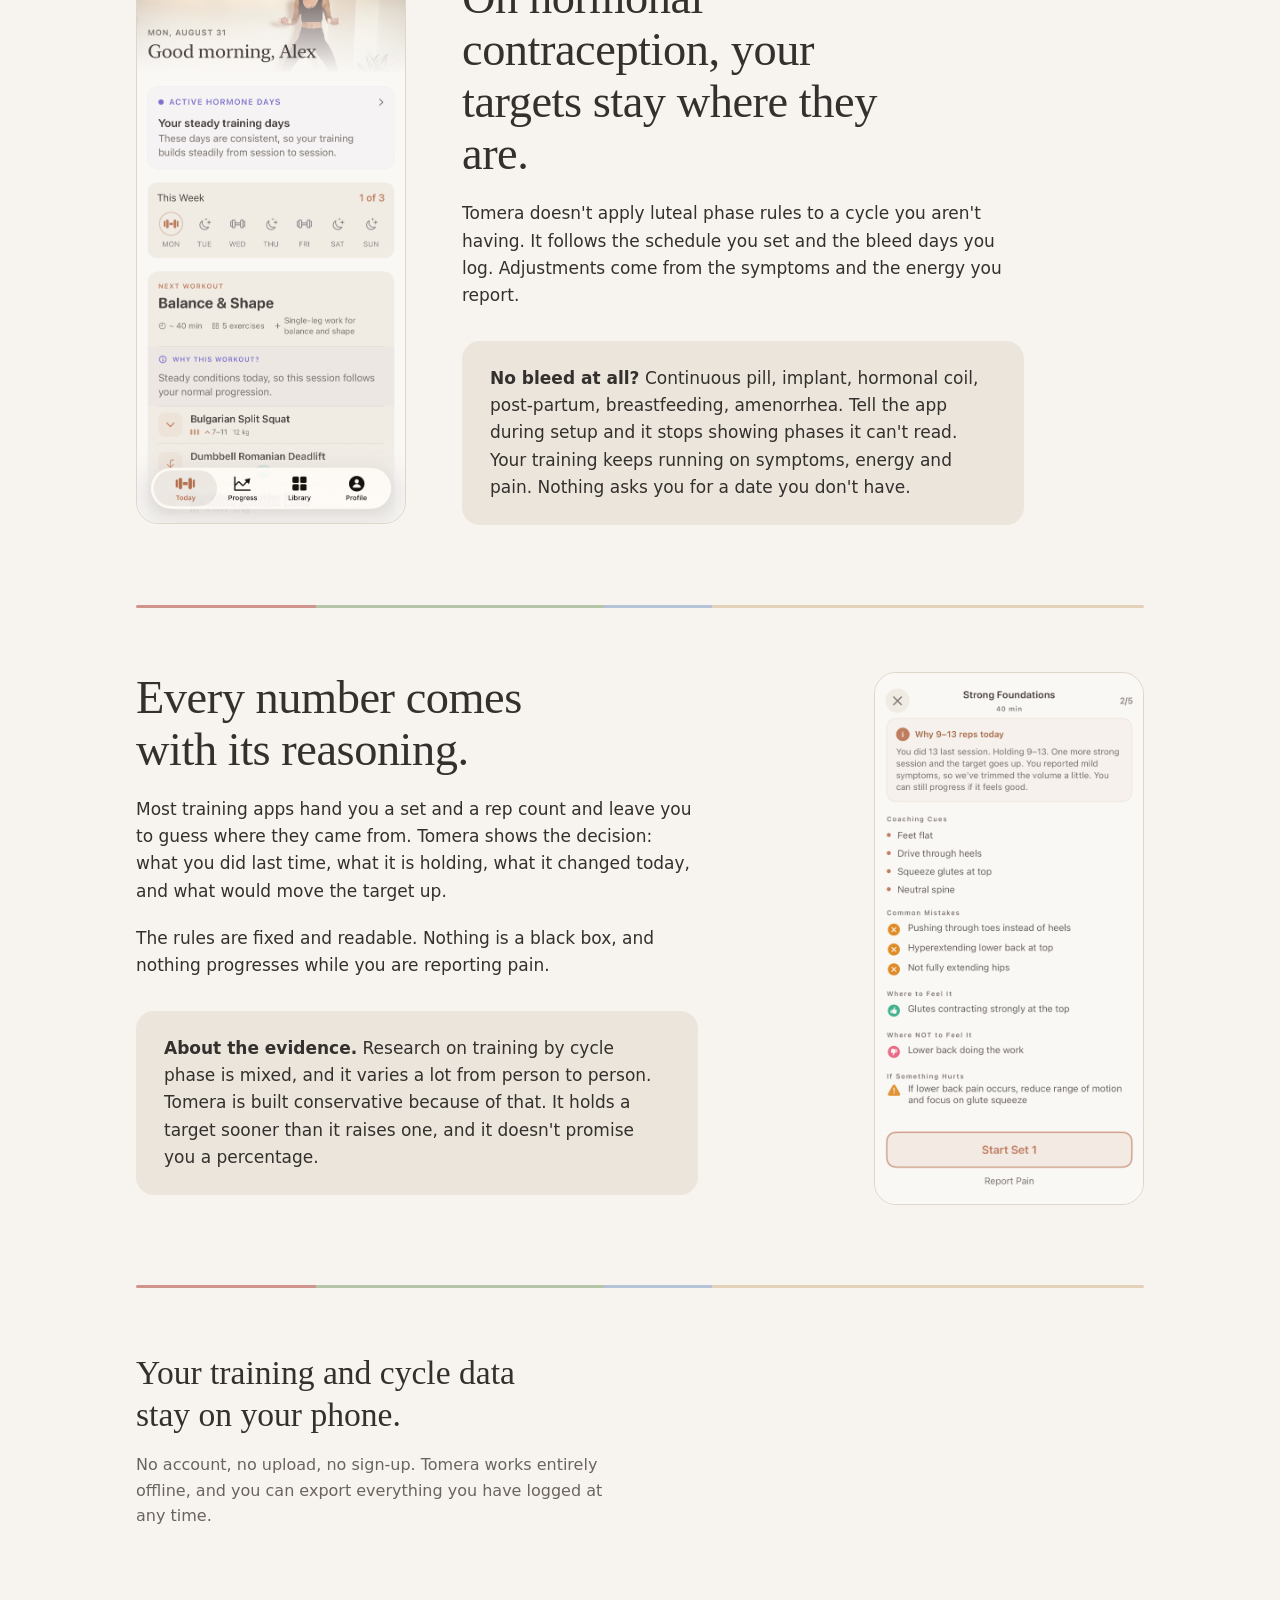
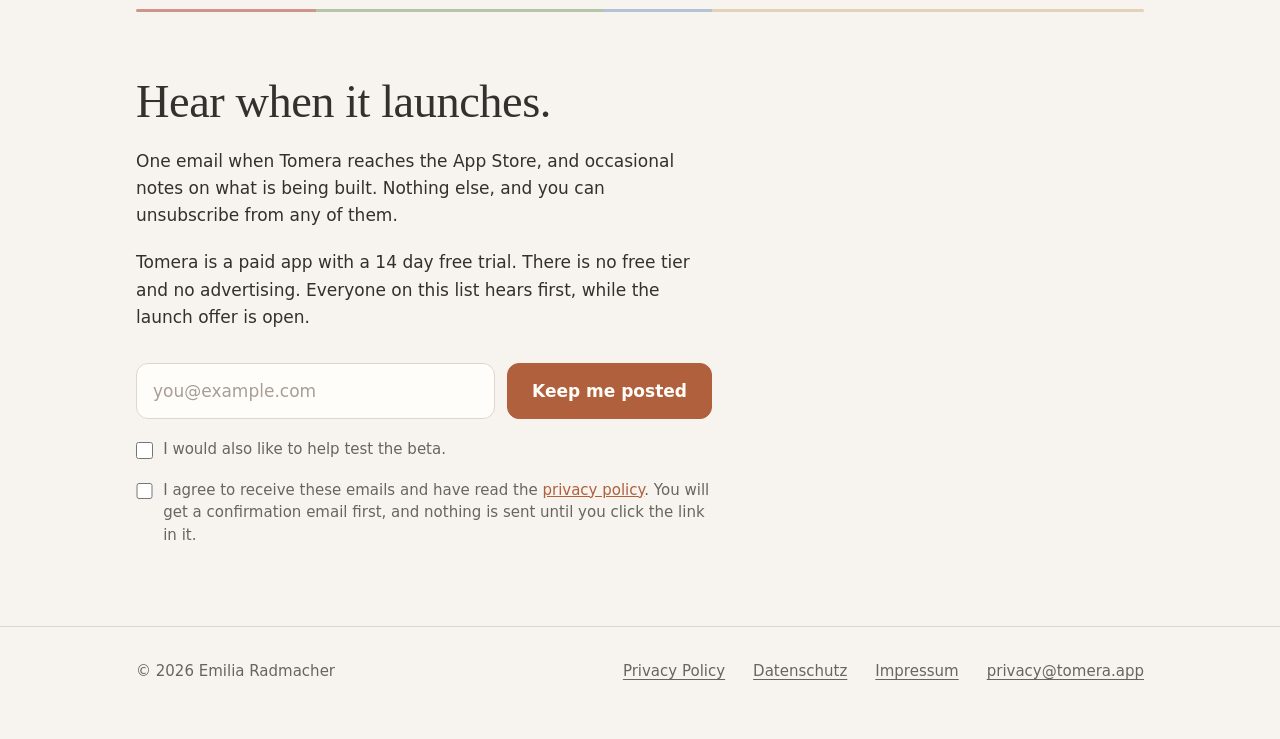
==== commit 9f7b119e: "Contraception section gains today-contraception.png; split classes alternate right, left, right acro" ====
--- a/index.html
+++ b/index.html
@@ -492,20 +492,28 @@
 
   <section class="section">
     <div class="wrap">
-      <h2>On hormonal contraception, your targets stay where they are.</h2>
-      <p>
-        Tomera doesn't apply luteal phase rules to a cycle you aren't having. It
-        follows the schedule you set and the bleed days you log. Adjustments come
-        from the symptoms and the energy you report.
-      </p>
-
-      <div class="floor">
-        <p>
-          <strong>No bleed at all?</strong> Continuous pill, implant, hormonal
-          coil, post-partum, breastfeeding, amenorrhea. Tell the app during setup and
-          it stops showing phases it can't read. Your training keeps running on
-          symptoms, energy and pain. Nothing asks you for a date you don't have.
-        </p>
+      <div class="split flip">
+        <div class="split-text">
+          <h2>On hormonal contraception, your targets stay where they are.</h2>
+          <p>
+            Tomera doesn't apply luteal phase rules to a cycle you aren't having.
+            It follows the schedule you set and the bleed days you log.
+            Adjustments come from the symptoms and the energy you report.
+          </p>
+
+          <div class="floor">
+            <p>
+              <strong>No bleed at all?</strong> Continuous pill, implant,
+              hormonal coil, post-partum, breastfeeding, amenorrhea. Tell the app
+              during setup and it stops showing phases it can't read. Your
+              training keeps running on symptoms, energy and pain. Nothing asks
+              you for a date you don't have.
+            </p>
+          </div>
+        </div>
+        <div class="split-media">
+          <img class="shot" src="today-contraception.png" alt="The Tomera home screen for a user on hormonal contraception, showing active hormone days and a session following normal progression, with no cycle phase or day count.">
+        </div>
       </div>
     </div>
   </section>
@@ -516,7 +524,7 @@
 
   <section class="section">
     <div class="wrap">
-      <div class="split flip">
+      <div class="split">
         <div class="split-text">
           <h2>Every number comes with its reasoning.</h2>
           <p>
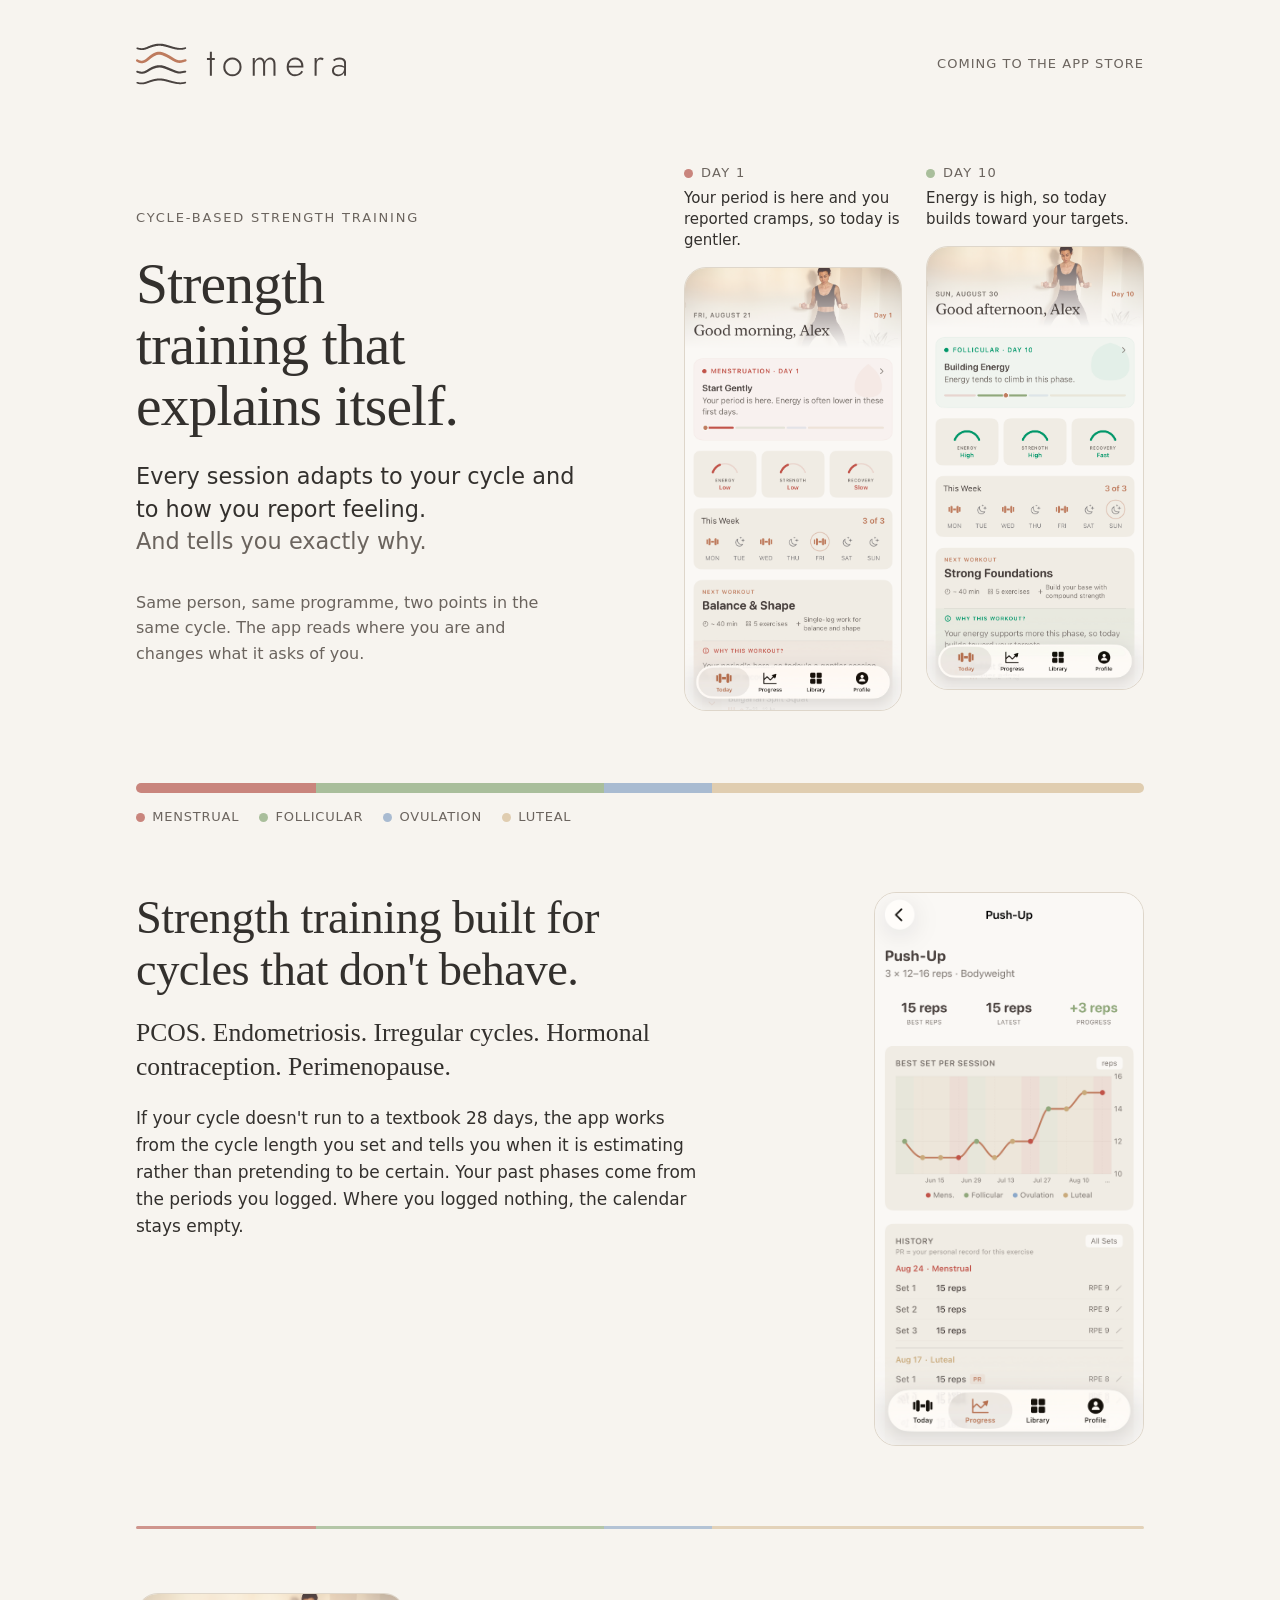
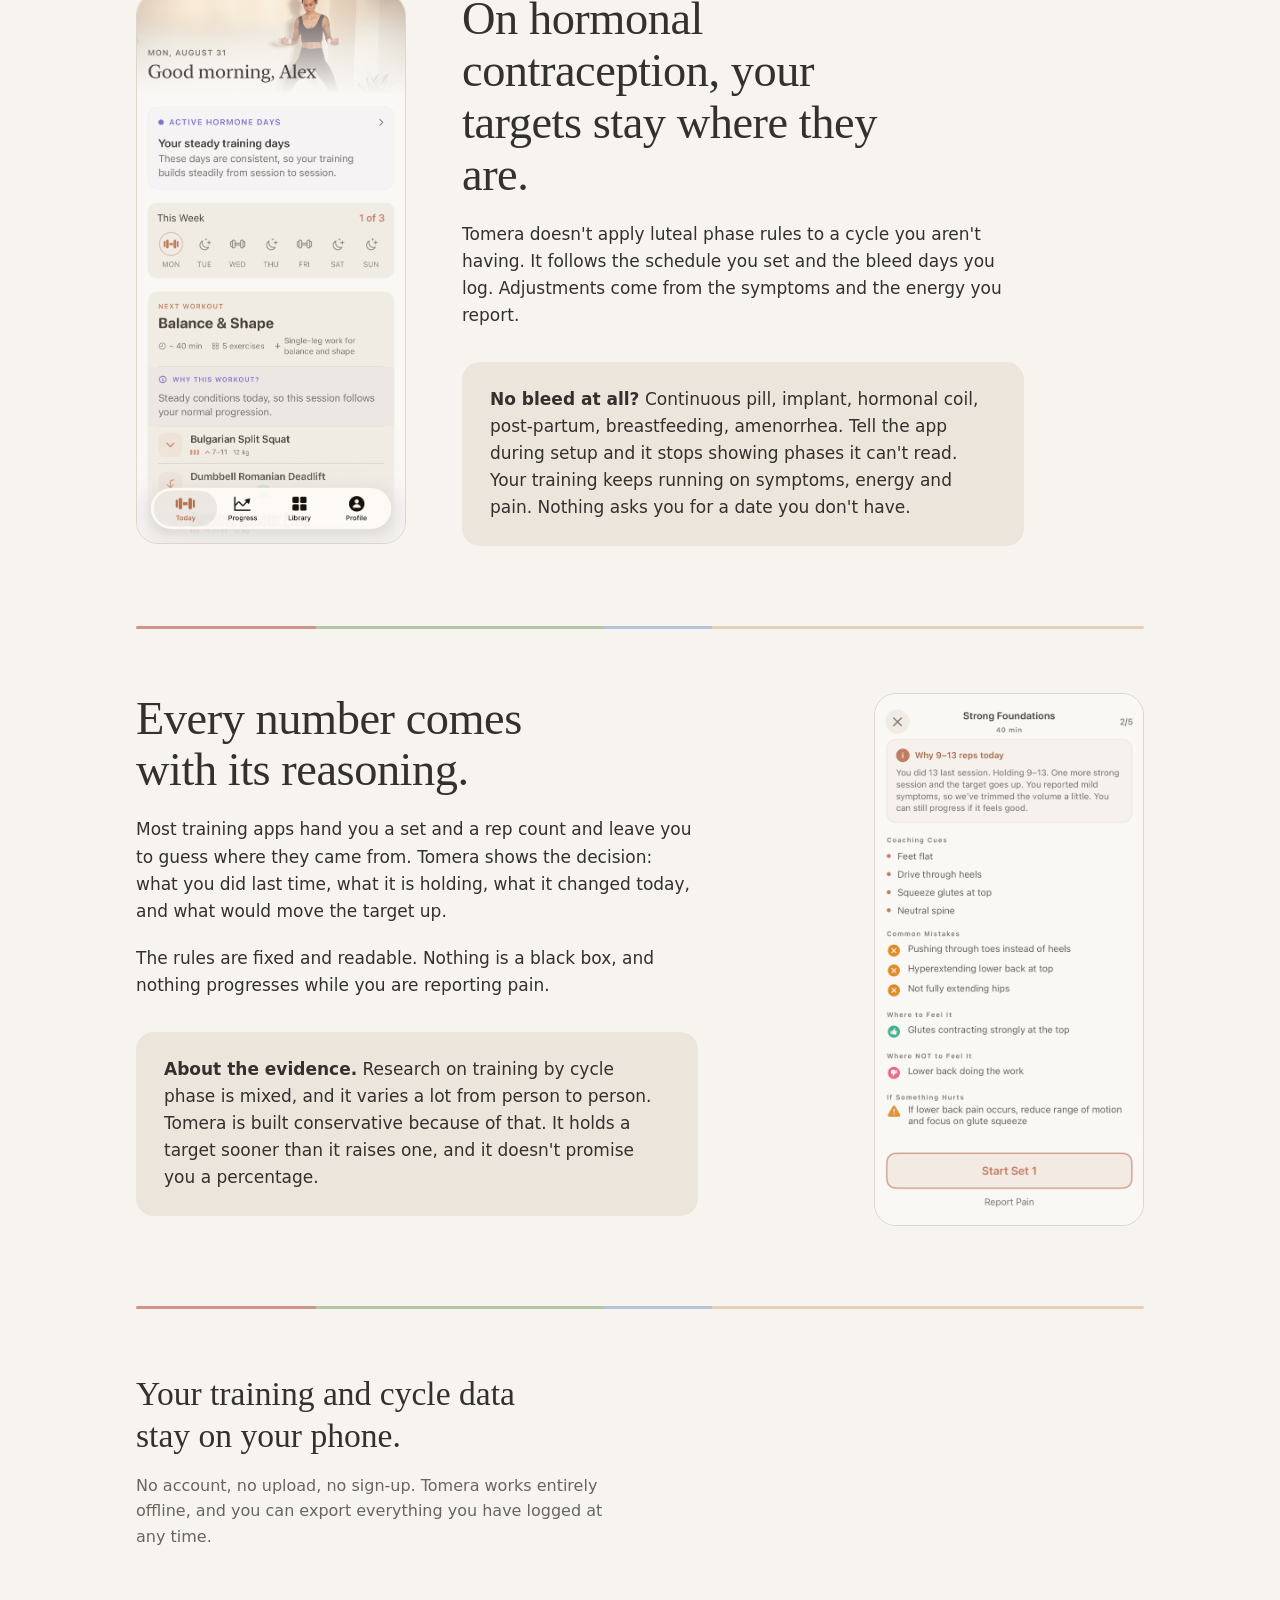
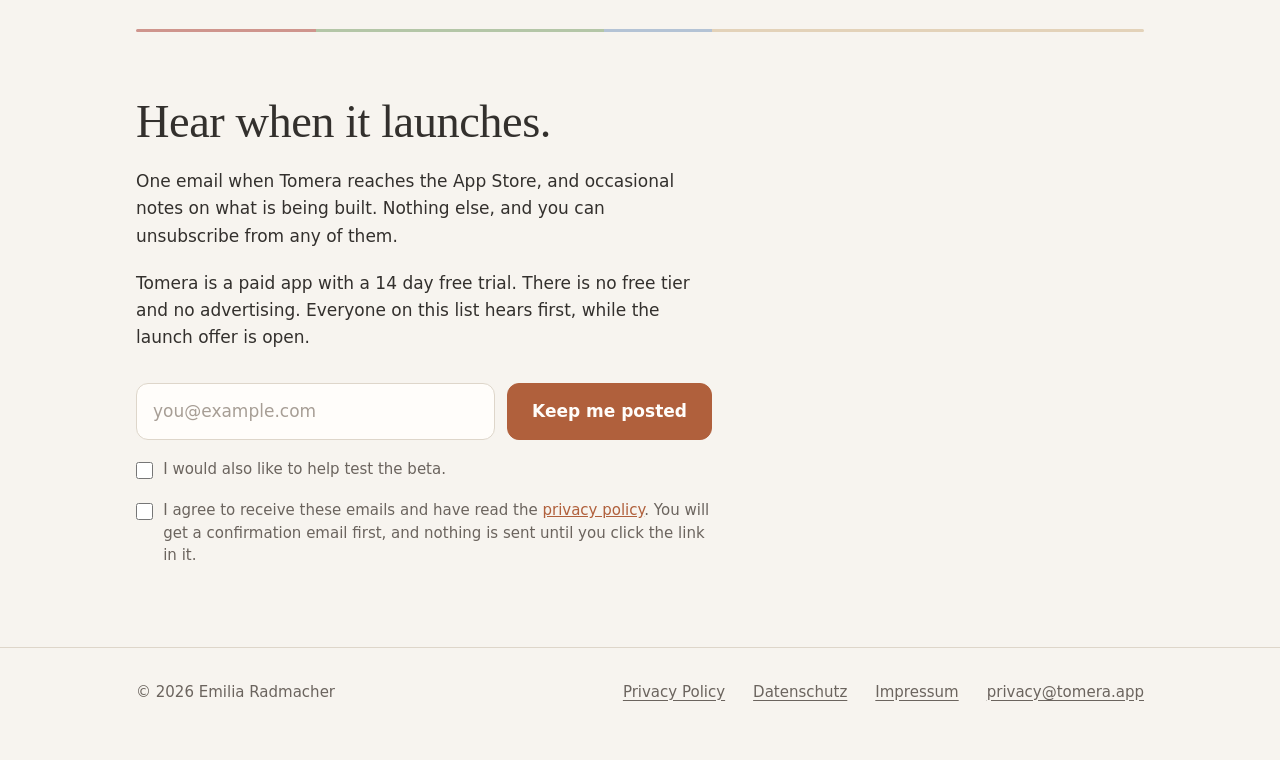
==== commit 182c8800: "fix: correct cycle adaptation claims on the landing page Phase alone changes almost nothing without " ====
--- a/index.html
+++ b/index.html
@@ -422,7 +422,7 @@
           <p class="eyebrow">Cycle-based strength training</p>
           <h1>Strength training that explains itself.</h1>
           <p class="lede">
-            Every session adapts to where you are in your cycle.
+            Every session adapts to your cycle and to how you report feeling.
             <span class="second">And tells you exactly why.</span>
           </p>
           <p class="pair-note">
@@ -435,7 +435,7 @@
           <figure class="screen" style="margin:0">
             <figcaption>
               <span class="day"><span class="dot m"></span>Day 1</span>
-              <span class="say">Your period is here, so today is gentler.</span>
+              <span class="say">Your period is here and you reported cramps, so today is gentler.</span>
             </figcaption>
             <img class="shot" src="today-menstrual.png" alt="The Tomera home screen on day 1, showing menstruation, lower energy, and a gentler session planned.">
           </figure>
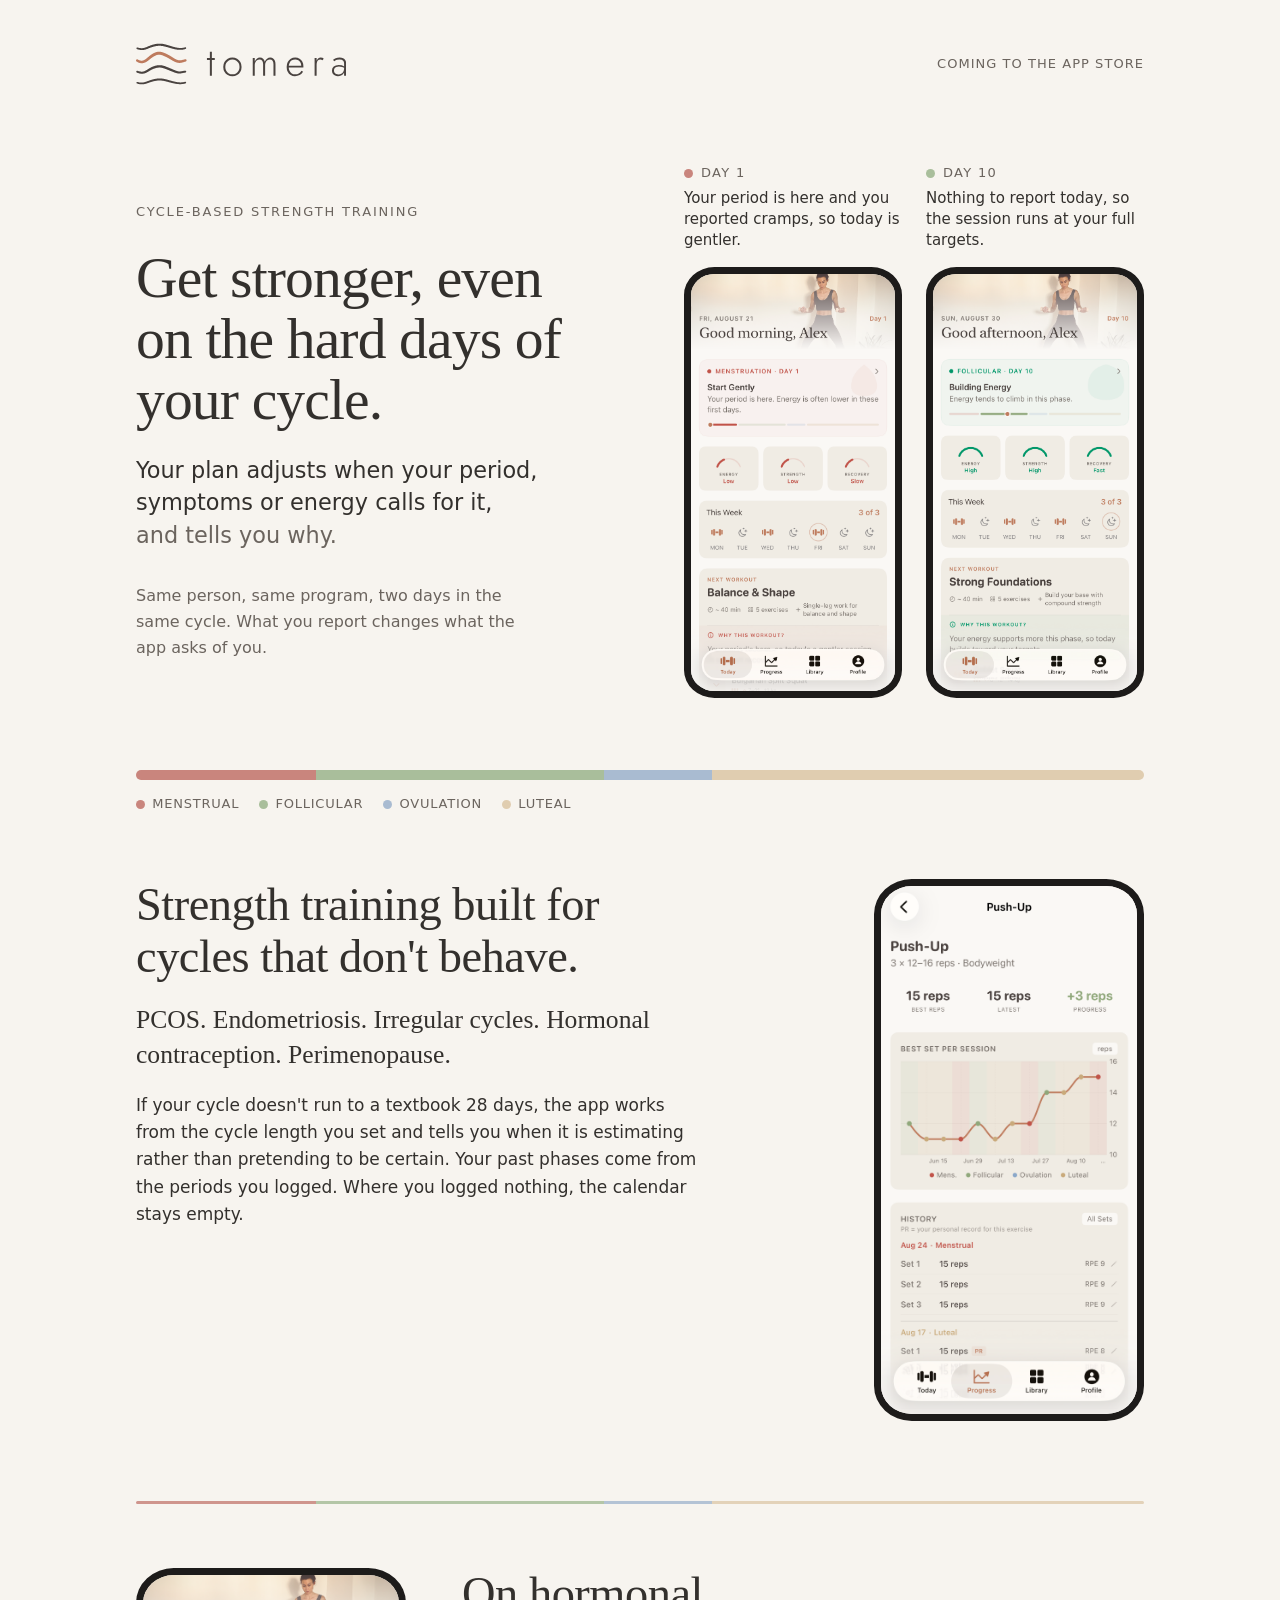
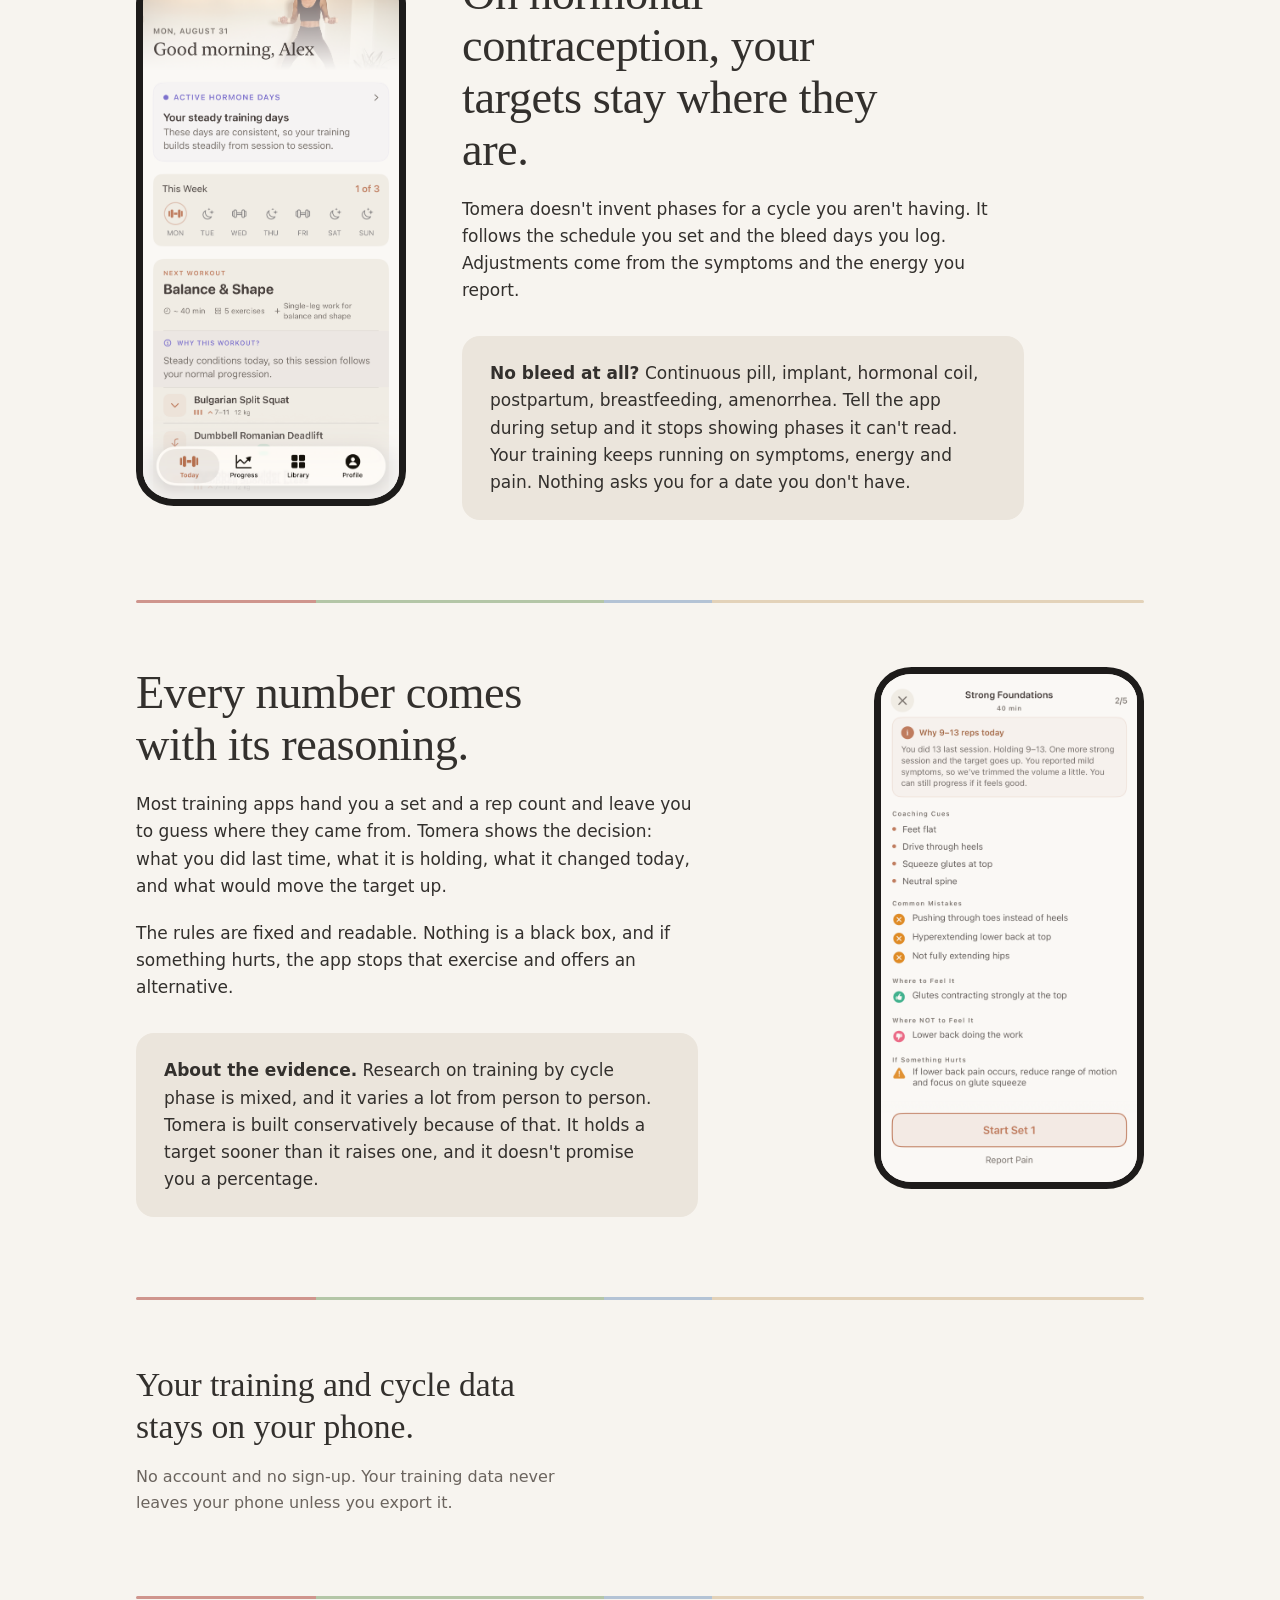
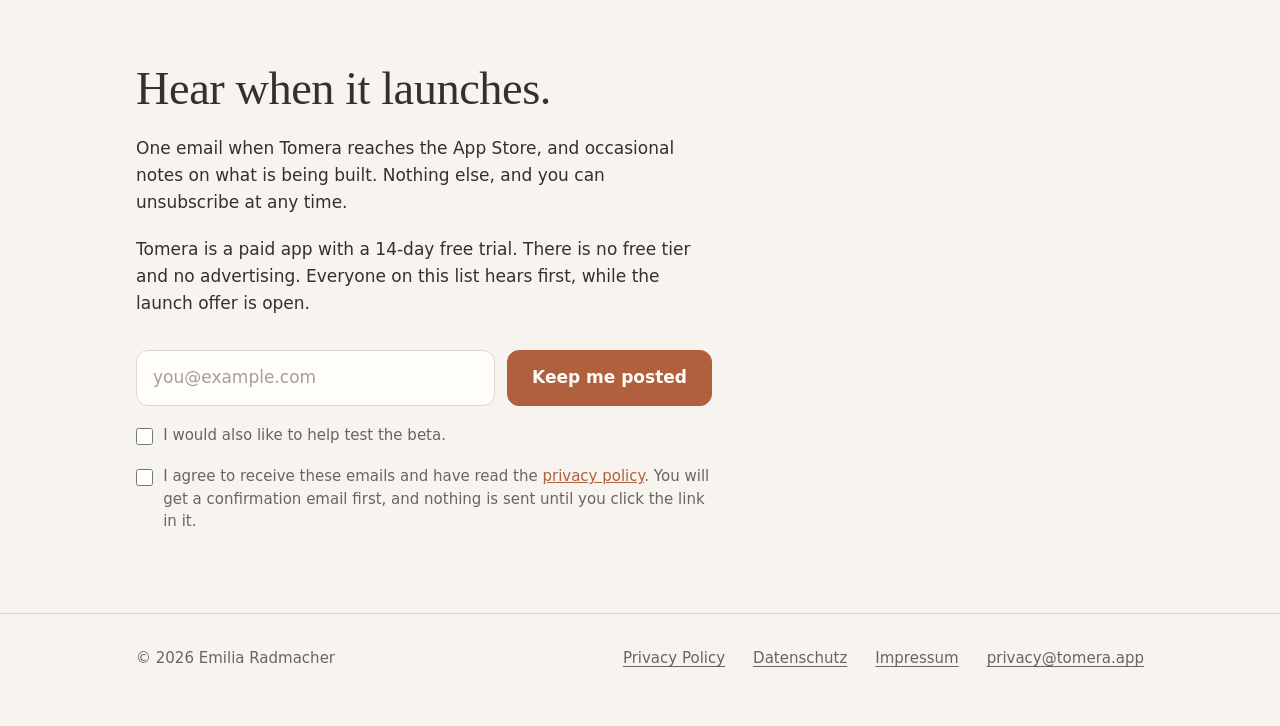
==== commit 677a934b: "Updated privacy policy and index copy" ====
--- a/index.html
+++ b/index.html
@@ -4,16 +4,16 @@
 <meta charset="utf-8">
 <meta name="viewport" content="width=device-width, initial-scale=1">
 <title>Tomera · Cycle-based strength training</title>
-<meta name="description" content="Strength training that adapts to your cycle and shows you the reasoning behind every set. Built for PCOS, endometriosis, irregular cycles, hormonal contraception and perimenopause. Your data stays on your phone.">
+<meta name="description" content="Get stronger, even on the hard days of your cycle. Your plan adjusts when your period, symptoms or energy calls for it, and tells you why. Built for PCOS, endometriosis, irregular cycles, hormonal contraception and perimenopause. Your data stays on your phone.">
 <link rel="canonical" href="https://tomera.app/">
 <meta property="og:type" content="website">
 <meta property="og:title" content="Tomera · Cycle-based strength training">
-<meta property="og:description" content="Training that adapts to your cycle. And shows you the reasoning.">
+<meta property="og:description" content="Get stronger, even on the hard days of your cycle.">
 <meta property="og:url" content="https://tomera.app/">
 <meta property="og:image" content="https://tomera.app/og-image.png">
 <meta property="og:image:width" content="1200">
 <meta property="og:image:height" content="630">
-<meta property="og:image:alt" content="The Tomera home screen on two different days of the same cycle, one gentler, one building.">
+<meta property="og:image:alt" content="The Tomera home screen on two different days of the same cycle, one gentler, one at full targets.">
 <meta property="og:site_name" content="Tomera">
 <meta name="twitter:card" content="summary_large_image">
 <link rel="icon" href="/icon.png" type="image/png">
@@ -112,7 +112,7 @@
   line-height:1.06;
   letter-spacing:-.015em;
   margin:0 0 1.5rem;
-  max-width:12ch;
+  max-width:15ch;
 }
 
 .lede{
@@ -188,8 +188,9 @@
   display:block;
   width:100%;
   height:auto;
-  border-radius:22px;
-  border:1px solid var(--line);
+  border:7px solid #1d1b1a;
+  border-radius:14% / 6.5%;
+  background:#1d1b1a;
 }
 
 .pair-note{
@@ -420,14 +421,14 @@
 
         <div class="hero-text">
           <p class="eyebrow">Cycle-based strength training</p>
-          <h1>Strength training that explains itself.</h1>
+          <h1>Get stronger, even on the hard days of your cycle.</h1>
           <p class="lede">
-            Every session adapts to your cycle and to how you report feeling.
-            <span class="second">And tells you exactly why.</span>
+            Your plan adjusts when your period, symptoms or energy calls for it,
+            <span class="second">and tells you why.</span>
           </p>
           <p class="pair-note">
-            Same person, same programme, two points in the same cycle. The app
-            reads where you are and changes what it asks of you.
+            Same person, same program, two days in the same cycle. What you
+            report changes what the app asks of you.
           </p>
         </div>
 
@@ -443,9 +444,9 @@
           <figure class="screen" style="margin:0">
             <figcaption>
               <span class="day"><span class="dot f"></span>Day 10</span>
-              <span class="say">Energy is high, so today builds toward your targets.</span>
+              <span class="say">Nothing to report today, so the session runs at your full targets.</span>
             </figcaption>
-            <img class="shot" src="today-follicular.png" alt="The Tomera home screen on day 10, showing the follicular phase, high energy, and a full session planned.">
+            <img class="shot" src="today-follicular.png" alt="The Tomera home screen on day 10, with nothing reported and a full session planned.">
           </figure>
         </div>
 
@@ -480,7 +481,7 @@
           </p>
         </div>
         <div class="split-media">
-          <img class="shot" src="progression.png" alt="A per-exercise progress chart showing reps climbing over three months, with each session coloured by the cycle phase it fell in.">
+          <img class="shot" src="progression.png" alt="A per-exercise progress chart showing reps climbing over three months, with each session colored by the cycle phase it fell in.">
         </div>
       </div>
     </div>
@@ -496,7 +497,7 @@
         <div class="split-text">
           <h2>On hormonal contraception, your targets stay where they are.</h2>
           <p>
-            Tomera doesn't apply luteal phase rules to a cycle you aren't having.
+            Tomera doesn't invent phases for a cycle you aren't having.
             It follows the schedule you set and the bleed days you log.
             Adjustments come from the symptoms and the energy you report.
           </p>
@@ -504,7 +505,7 @@
           <div class="floor">
             <p>
               <strong>No bleed at all?</strong> Continuous pill, implant,
-              hormonal coil, post-partum, breastfeeding, amenorrhea. Tell the app
+              hormonal coil, postpartum, breastfeeding, amenorrhea. Tell the app
               during setup and it stops showing phases it can't read. Your
               training keeps running on symptoms, energy and pain. Nothing asks
               you for a date you don't have.
@@ -534,15 +535,15 @@
             move the target up.
           </p>
           <p>
-            The rules are fixed and readable. Nothing is a black box, and nothing
-            progresses while you are reporting pain.
+            The rules are fixed and readable. Nothing is a black box, and if
+            something hurts, the app stops that exercise and offers an alternative.
           </p>
 
           <div class="floor">
             <p>
               <strong>About the evidence.</strong> Research on training by cycle
               phase is mixed, and it varies a lot from person to person. Tomera
-              is built conservative because of that. It holds a target sooner
+              is built conservatively because of that. It holds a target sooner
               than it raises one, and it doesn't promise you a percentage.
             </p>
           </div>
@@ -560,10 +561,10 @@
 
   <section class="privacy">
     <div class="wrap">
-      <p>Your training and cycle data stay on your phone.</p>
+      <p>Your training and cycle data stays on your phone.</p>
       <p class="sub">
-        No account, no upload, no sign-up. Tomera works entirely offline, and you
-        can export everything you have logged at any time.
+        No account and no sign-up. Your training data never leaves your phone
+        unless you export it.
       </p>
     </div>
   </section>
@@ -577,10 +578,10 @@
       <h2>Hear when it launches.</h2>
       <p>
         One email when Tomera reaches the App Store, and occasional notes on what
-        is being built. Nothing else, and you can unsubscribe from any of them.
+        is being built. Nothing else, and you can unsubscribe at any time.
       </p>
       <p>
-        Tomera is a paid app with a 14 day free trial. There is no free tier and
+        Tomera is a paid app with a 14-day free trial. There is no free tier and
         no advertising. Everyone on this list hears first, while the launch offer
         is open.
       </p>
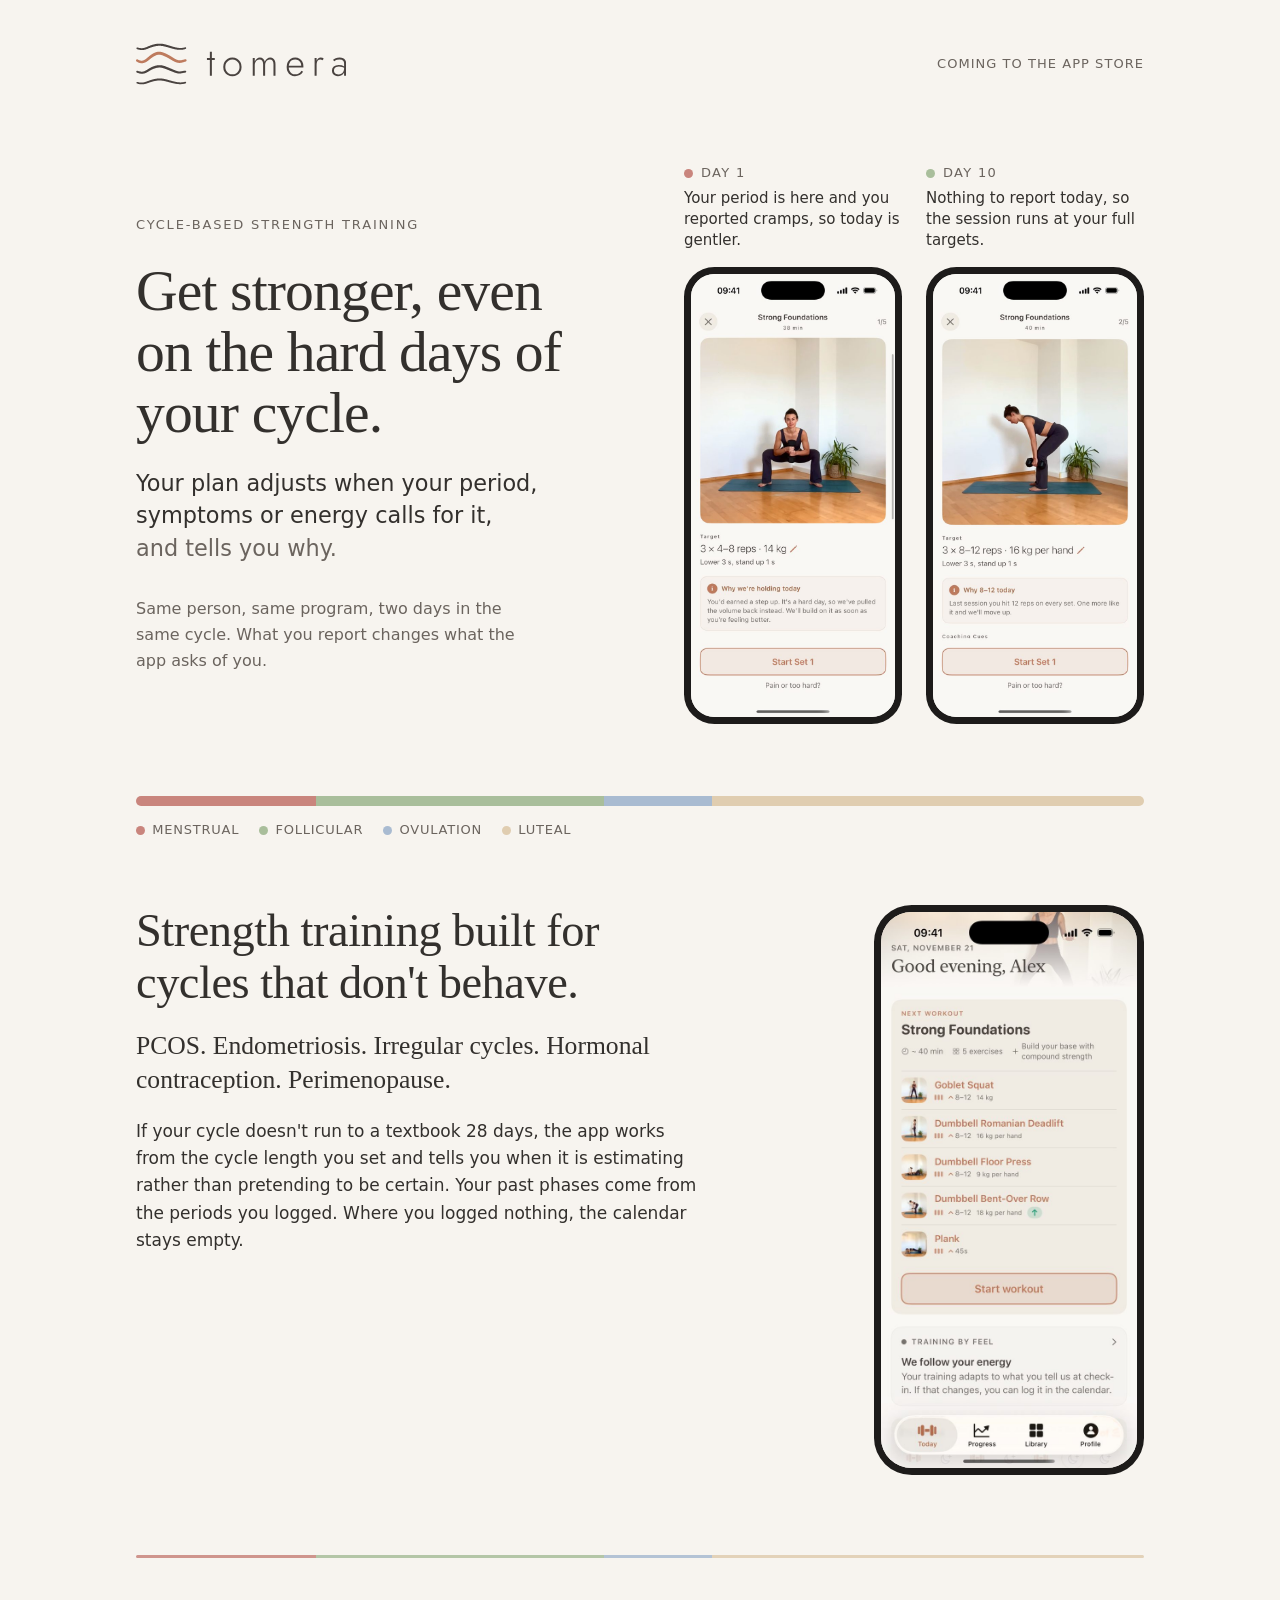
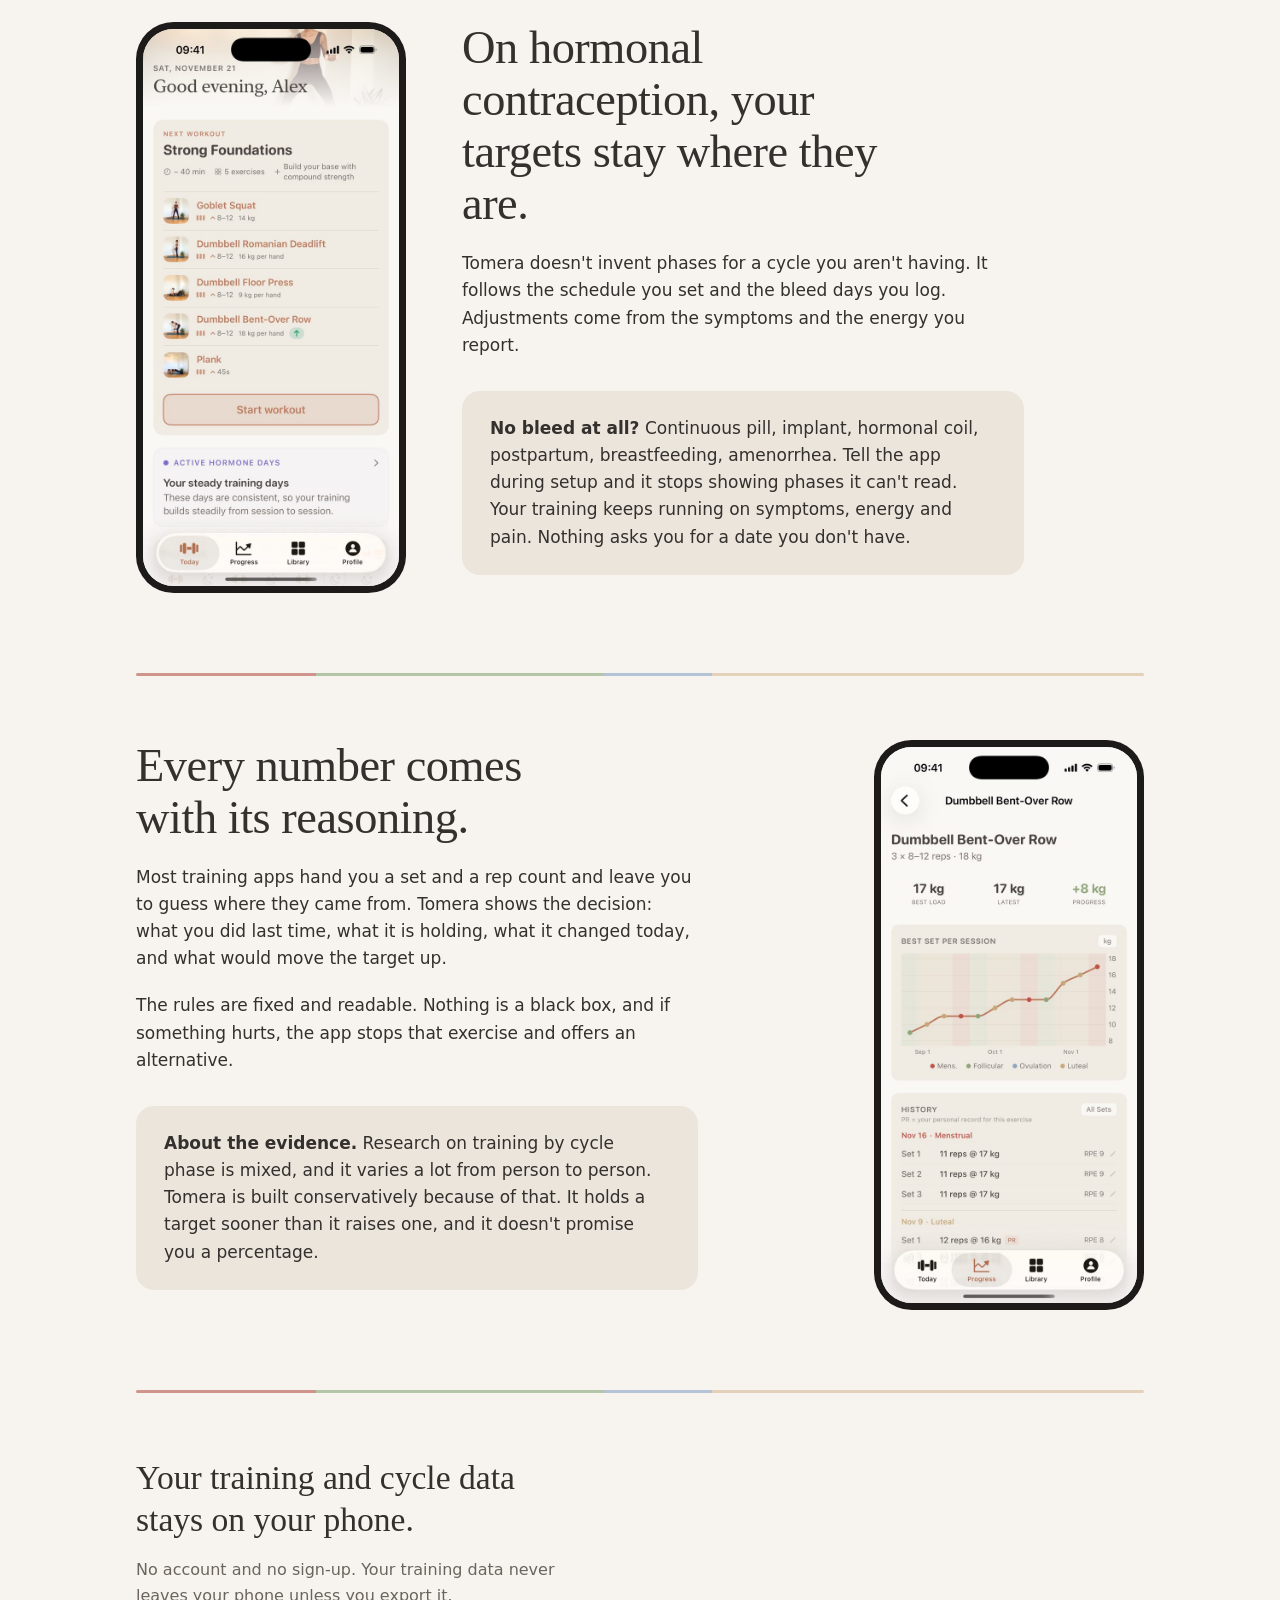
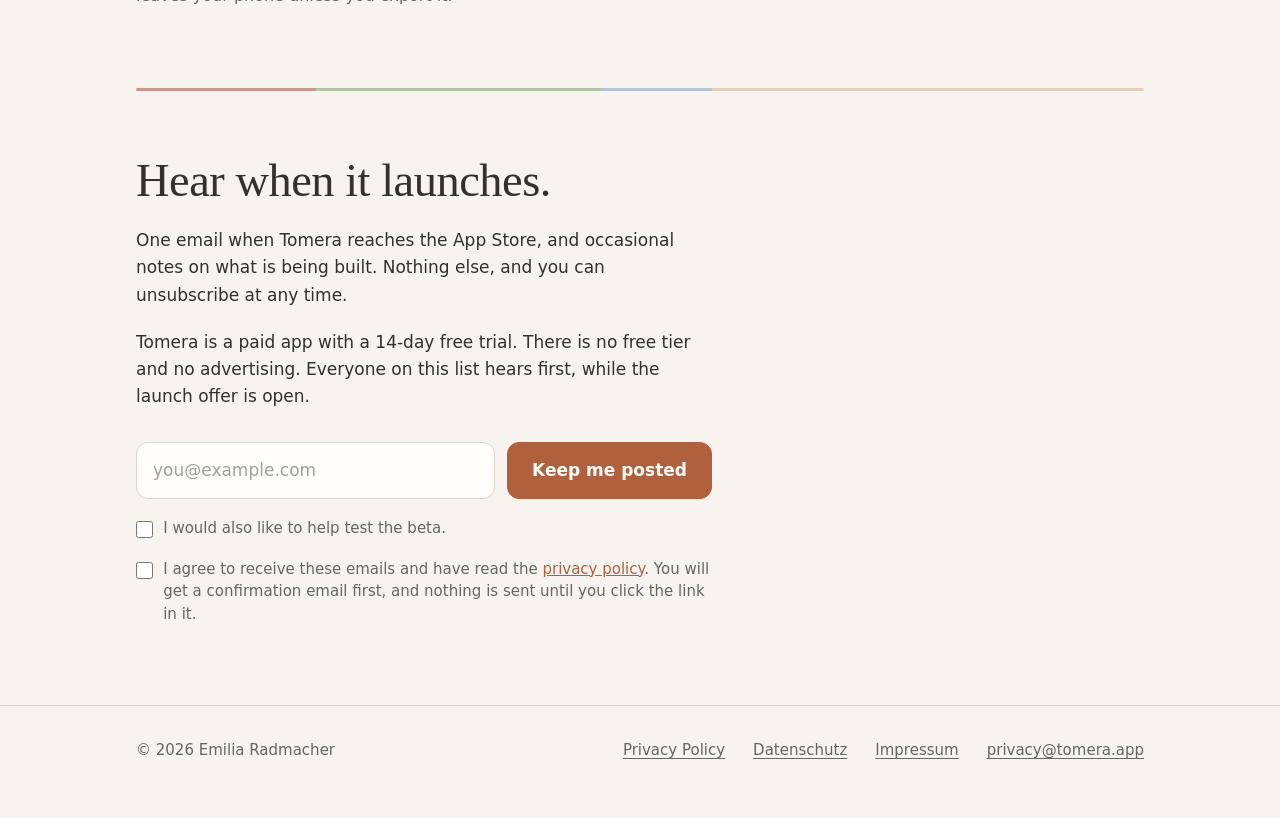
==== commit 346a80aa: "update screenshots" ====
--- a/index.html
+++ b/index.html
@@ -438,7 +438,7 @@
               <span class="day"><span class="dot m"></span>Day 1</span>
               <span class="say">Your period is here and you reported cramps, so today is gentler.</span>
             </figcaption>
-            <img class="shot" src="today-menstrual.png" alt="The Tomera home screen on day 1, showing menstruation, lower energy, and a gentler session planned.">
+            <img class="shot" src="hero-hard-day.jpg" alt="An exercise screen on a hard day: the target is lowered to 4 to 8 reps, with the explanation that the volume was pulled back for today.">
           </figure>
 
           <figure class="screen" style="margin:0">
@@ -446,7 +446,7 @@
               <span class="day"><span class="dot f"></span>Day 10</span>
               <span class="say">Nothing to report today, so the session runs at your full targets.</span>
             </figcaption>
-            <img class="shot" src="today-follicular.png" alt="The Tomera home screen on day 10, with nothing reported and a full session planned.">
+            <img class="shot" src="hero-normal-day.jpg" alt="An exercise screen on an ordinary day: the full target of 8 to 12 reps, with the explanation of what moves it up.">
           </figure>
         </div>
 
@@ -481,7 +481,7 @@
           </p>
         </div>
         <div class="split-media">
-          <img class="shot" src="progression.png" alt="A per-exercise progress chart showing reps climbing over three months, with each session colored by the cycle phase it fell in.">
+          <img class="shot" src="training-by-feel.jpg" alt="The Tomera home screen for a user without a regular period: the next workout, and a card explaining that training follows what she reports at check-in.">
         </div>
       </div>
     </div>
@@ -513,7 +513,7 @@
           </div>
         </div>
         <div class="split-media">
-          <img class="shot" src="today-contraception.png" alt="The Tomera home screen for a user on hormonal contraception, showing active hormone days and a session following normal progression, with no cycle phase or day count.">
+          <img class="shot" src="today-contraception.jpg" alt="The Tomera home screen for a user on hormonal contraception, showing active hormone days and the next workout, with no cycle phase or day count.">
         </div>
       </div>
     </div>
@@ -549,7 +549,7 @@
           </div>
         </div>
         <div class="split-media">
-          <img class="shot" src="reasoning.png" alt="An exercise screen explaining why today's target is 9 to 13 reps, with coaching cues, common mistakes, and what to do if something hurts.">
+          <img class="shot" src="progress-by-phase.jpg" alt="An exercise progress screen: best and latest load, a chart of the best set per session with each session colored by its cycle phase, and the logged history with records and effort ratings.">
         </div>
       </div>
     </div>
